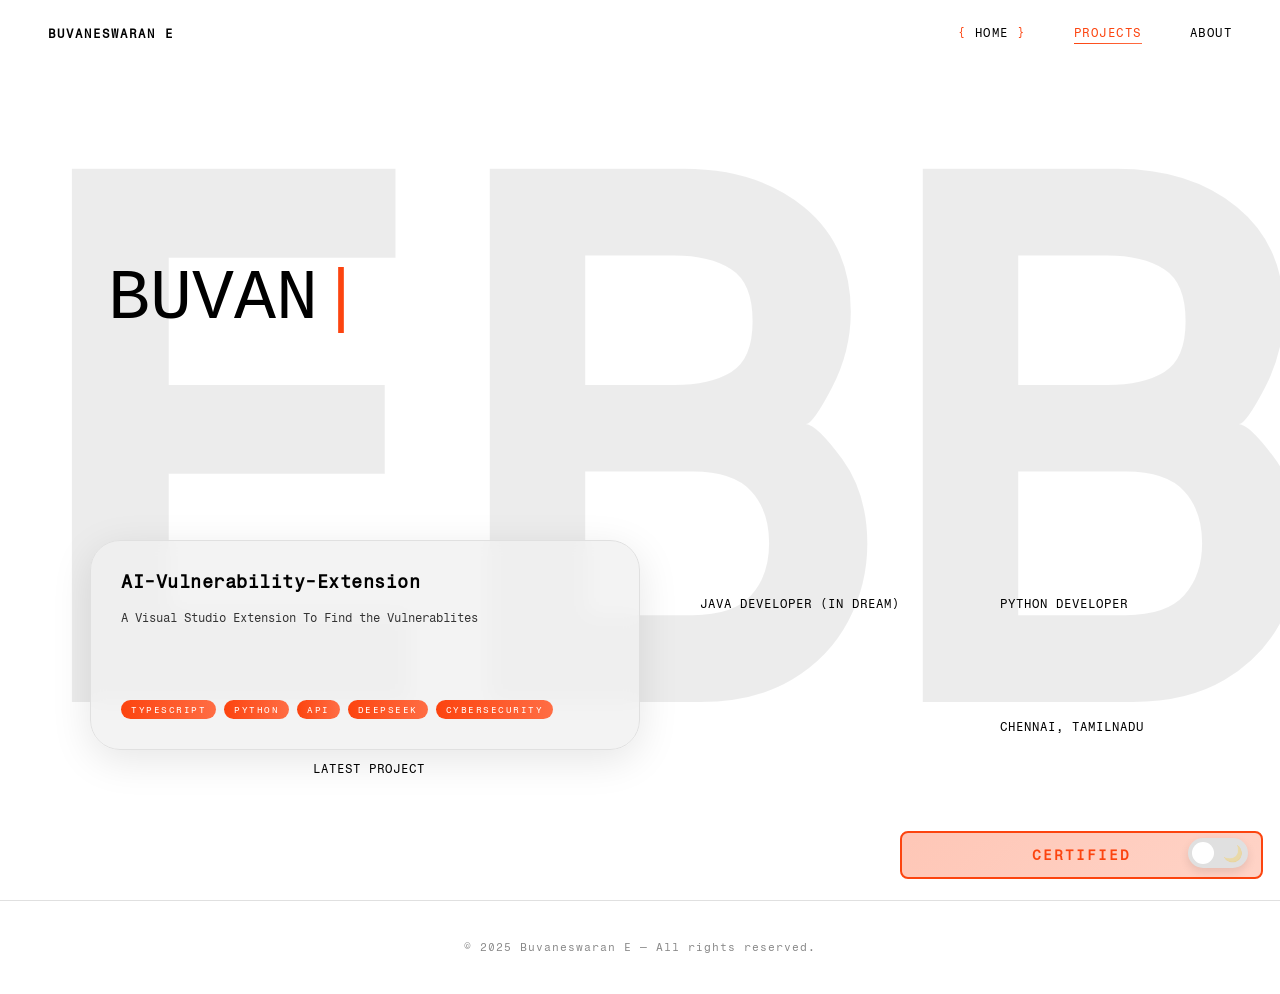
==== index.html @ 3522ecce "v1" ====
<!DOCTYPE html>
<html lang="en">
<head>
    <meta charset="UTF-8">
    <meta name="viewport" content="width=device-width, initial-scale=1.0">
    <title>Buvaneswaran E - Portfolio</title>
    
    <!-- Fragment Mono Font -->
    <link rel="preconnect" href="https://fonts.googleapis.com">
    <link rel="preconnect" href="https://fonts.gstatic.com" crossorigin>
    <link href="https://fonts.googleapis.com/css2?family=Fragment+Mono:ital@0;1&display=swap" rel="stylesheet">
    
    <link rel="stylesheet" href="css/main.css">
</head>
<body>
    <!-- Scroll Progress Bar -->
    <div class="scroll-progress"></div>

    <!-- Dark/Light Mode Toggle - Fixed Position -->
    <div class="theme-toggle-fixed">
        <input type="checkbox" id="theme-switch">
        <label for="theme-switch" class="toggle-label">
            <span class="sun">☀</span>
            <span class="moon">🌙</span>
        </label>
    </div>

    <!-- Navigation -->
    <nav class="navbar">
        <div class="nav-container">
            <a href="index.html" style="text-decoration: none; color: inherit;">
                <div class="logo">BUVANESWARAN E</div>
            </a>
            
            <!-- Hamburger Menu -->
            <div class="hamburger">
                <span></span>
                <span></span>
                <span></span>
            </div>
            
            <ul class="nav-menu">
                <li><a href="#home"class="nav-link"><span class="bracket">{</span> HOME <span class="bracket">}</span></a></li>
                <li><a href="projects/index.html" class="nav-link active">PROJECTS</a></li>
                <li><a href="./aboutpg/index.html" class="nav-link"> ABOUT </a></li>
            </ul>
        </div>
    </nav>

    <!-- Hero Section -->
    <section class="hero" id="home">
        <!-- Large Background Mark -->
        <span class="bg-mark">EBB</span>
        
        <div class="hero-container">
            <!-- Main Title with Typing Effect -->
            <h1 id="hero-title" class="hero-title">BUVANESWARAN E</h1>
            
            <!-- Location -->
            <span class="location"><a href="https://share.google/up9NtTkejB7Ia9LZd" style="text-decoration: none; color: inherit;">CHENNAI, TAMILNADU </a></span>
            
            <!-- Stamp/Badge -->
            <div class="stamp"></div>
            
            <!-- Role Labels -->
            <span class="role-java">JAVA DEVELOPER (IN DREAM)</span>
            <span class="role-python">PYTHON DEVELOPER</span>
            
            <!-- Latest Project Section -->
            <span class="latest-project">LATEST PROJECT</span>
            <div class="project-card"> <a href="https://github.com/BhuvaneshGg/AI-Vulnerability-Extension" style="text-decoration: none; color: inherit;">
                <div class="project-content">
                    <h3 class="project-title">AI-Vulnerability-Extension</h3>
                    <p class="project-description">A Visual Studio Extension To Find the Vulnerablites</p>
                    <div class="project-tags">
                        <span class="tag">TypeScript</span>
                        <span class="tag">Python</span>
                        <span class="tag">API</span>
                        <span class="tag">Deepseek</span>
                        <span class="tag">CyberSecurity</span>
                    </div>
                </div>
            </a></div>
        </div>
    </section>

    <!-- Footer -->
    <footer class="page-footer">
        <p>&copy; 2025 Buvaneswaran E — All rights reserved.</p>
    </footer>

    <script src="main.js"></script>
</body>
</html>
---- css/main.css ----
/* ═══════════════════════════════════════════════════
   RESET & TOKENS
═══════════════════════════════════════════════════ */
*, *::before, *::after {
    margin: 0;
    padding: 0;
    box-sizing: border-box;
}

:root {
    --bg-color:        #ffffff;
    --text-color:      #000000;
    --text-secondary:  #333333;
    --text-muted:      #888888;
    --border-color:    #e0e0e0;
    --bg-text-color:   rgba(0, 0, 0, 0.07);
    --card-bg:         rgba(240, 240, 240, 0.77);
    --shadow-color:    rgba(0, 0, 0, 0.1);
    --navbar-bg:       rgba(255, 255, 255, 0.95);
    --accent-color:    #fc440f;
    --accent-secondary:#ff6d44;
    --nav-h:           68px;
    --font:            'Fragment Mono', 'Courier New', monospace;
}

body.dark-mode {
    --bg-color:       #000000;
    --text-color:     #ffffff;
    --text-secondary: #cccccc;
    --text-muted:     #555555;
    --border-color:   #222222;
    --bg-text-color:  rgba(255, 255, 255, 0.07);
    --card-bg:        rgba(25, 25, 25, 0.77);
    --shadow-color:   rgba(0, 0, 0, 0.5);
    --navbar-bg:      rgba(0, 0, 0, 0.95);
}

html, body { height: 100%; margin: 0; }

body {
    font-family: var(--font);
    font-size: 14px;
    background-color: var(--bg-color);
    color: var(--text-color);
    overflow-x: hidden;
    position: relative;
    transition: background-color 0.4s ease, color 0.4s ease;
    -webkit-font-smoothing: antialiased;
}

/* ═══════════════════════════════════════════════════
   SCROLL PROGRESS BAR
═══════════════════════════════════════════════════ */
.scroll-progress {
    position: fixed;
    top: 0; left: 0;
    width: 0%;
    height: 3px;
    background: linear-gradient(90deg, var(--accent-color), var(--accent-secondary));
    z-index: 9999;
    transition: width 0.1s ease;
}

/* ═══════════════════════════════════════════════════
   THEME TOGGLE — fixed bottom-right
═══════════════════════════════════════════════════ */
.theme-toggle-fixed {
    position: fixed;
    bottom: 2rem;
    right: 2rem;
    z-index: 9998;
}

#theme-switch { display: none; }

.toggle-label {
    display: flex;
    align-items: center;
    justify-content: space-between;
    width: 60px;
    height: 30px;
    background-color: var(--border-color);
    border-radius: 30px;
    position: relative;
    cursor: pointer;
    padding: 5px;
    box-shadow: 0 4px 10px var(--shadow-color);
    transition: background-color 0.4s ease;
}

.toggle-label .sun,
.toggle-label .moon {
    font-size: 16px;
    transition: opacity 0.4s ease;
}

.toggle-label .sun  { opacity: 1; }
.toggle-label .moon { opacity: 0.3; }

body.dark-mode .toggle-label .sun  { opacity: 0.3; }
body.dark-mode .toggle-label .moon { opacity: 1; }

.toggle-label::after {
    content: '';
    position: absolute;
    width: 22px; height: 22px;
    background-color: #fff;
    border-radius: 50%;
    top: 4px; left: 4px;
    transition: transform 0.4s cubic-bezier(0.4, 0, 0.2, 1);
}

#theme-switch:checked + .toggle-label::after {
    transform: translateX(30px);
    background-color: #000;
}

/* ═══════════════════════════════════════════════════
   NAVBAR  — matches projects page style
═══════════════════════════════════════════════════ */
.navbar {
    position: fixed;
    top: 0; width: 100%;
    height: var(--nav-h);
    background-color: var(--navbar-bg);
    backdrop-filter: blur(14px);
    -webkit-backdrop-filter: blur(14px);
    z-index: 1000;
    border-bottom: none;
    transition: all 0.4s ease;
}

.navbar.scrolled {
    box-shadow: 0 2px 20px var(--shadow-color);
}

.nav-container {
    max-width: 1400px;
    height: 100%;
    margin: 0 auto;
    padding: 0 3rem;
    display: flex;
    justify-content: space-between;
    align-items: center;
}

/* Logo */
.logo {
    font-family: var(--font);
    font-size: 12px;
    font-weight: 700;
    letter-spacing: 2px;
    text-transform: uppercase;
    color: var(--text-color);
    transition: opacity 0.2s;
    white-space: nowrap;
}
.logo:hover { opacity: 0.55; }

/* Nav links list */
.nav-menu {
    display: flex;
    list-style: none;
    gap: 3rem;              /* same generous spacing as projects page */
    align-items: center;
}

/* Individual link */
.nav-link {
    font-family: var(--font);
    color: var(--text-color);
    text-decoration: none;
    font-size: 12px;
    letter-spacing: 1.5px;
    text-transform: uppercase;
    position: relative;
    display: inline-block;
    padding-bottom: 4px;
    transition: color 0.3s ease, letter-spacing 0.3s ease;
}

/* Slide-in underline */
.nav-link::before {
    content: '';
    position: absolute;
    bottom: 0; left: 0;
    width: 0; height: 1px;
    background: linear-gradient(90deg, var(--accent-color), var(--accent-secondary));
    transition: width 0.35s cubic-bezier(0.4, 0, 0.2, 1);
}

.nav-link:hover::before { width: 100%; }

.nav-link:hover {
    background: linear-gradient(90deg, var(--accent-color), var(--accent-secondary));
    -webkit-background-clip: text;
    -webkit-text-fill-color: transparent;
    background-clip: text;
}

/* Active link */
.nav-link.active {
    color: var(--accent-color);
}
.nav-link.active::before { width: 100%; }

/* Accent bracket colour */
.bracket { color: var(--accent-color); }

/* ── Hamburger (hidden on desktop) ── */
.hamburger {
    display: none;
    flex-direction: column;
    justify-content: space-between;
    width: 24px; height: 16px;
    cursor: pointer;
    z-index: 1010;
    background: none;
    border: none;
    padding: 0;
}

.hamburger span {
    display: block;
    width: 100%; height: 1.5px;
    background-color: var(--text-color);
    border-radius: 2px;
    transition: transform 0.3s ease, opacity 0.3s ease;
}

.hamburger.active span:nth-child(1) { transform: translateY(7.25px) rotate(45deg); }
.hamburger.active span:nth-child(2) { opacity: 0; }
.hamburger.active span:nth-child(3) { transform: translateY(-7.25px) rotate(-45deg); }

/* ═══════════════════════════════════════════════════
   HERO — desktop (absolute layout kept intact)
═══════════════════════════════════════════════════ */
.hero {
    position: relative;
    width: 100%;
    min-height: 100vh;
    background-color: var(--bg-color);
    overflow: hidden;
    padding-top: 120px;
}

.hero-container {
    position: relative;
    width: 100%;
    height: 100%;
    max-width: 1280px;
    margin: 0 auto;
    padding: 40px 3rem;
}

/* Background watermark */
.bg-mark {
    --bg-size: clamp(400px, 80vh, 800px);
    position: absolute;
    left: 50%; top: 50%;
    transform: translate(-50%, -50%);
    color: var(--text-color);
    font-weight: 700;
    font-size: var(--bg-size);
    line-height: calc(var(--bg-size) - 12px);
    letter-spacing: -12px;
    white-space: nowrap;
    opacity: 0.07;
    pointer-events: none;
    text-align: center;
    z-index: 1;
    animation: float 10s ease-in-out infinite alternate;
    transition: color 0.4s ease;
}

@keyframes float {
    from { transform: translate(-50%, -50%) scale(1); }
    to   { transform: translate(-50%, -52%) scale(1.02); }
}

/* Hero title / typing */
.hero-title {
    position: relative;
    top: 100px;
    left: 87px;
    color: var(--text-color);
    font-size: 80px;
    font-weight: 400;
    letter-spacing: 0px;
    opacity: 1;
    text-align: left;
    z-index: 20;
    animation: fadeInUp 1s ease forwards 0.5s;
    transition: color 0.4s cubic-bezier(0.4, 0, 0.2, 1);
    min-height: 100px;
    font-family: 'Courier New', monospace;
}

/* Blinking cursor */
.hero-title::after {
    content: '|';
    animation: blink 1s infinite;
    margin-left: 2px;
    color: var(--accent-color);
}

@keyframes blink {
    0%, 50%  { opacity: 1; }
    51%, 100%{ opacity: 0; }
}

@keyframes fadeInUp {
    from { opacity: 0; transform: translateY(30px); }
    to   { opacity: 1; transform: translateY(0); }
}

/* Role labels */
.role-java {
    position: absolute;
    top: 477px; left: 814px;
    color: var(--text-color);
    font-size: 12px; letter-spacing: 1px;
    opacity: 0; z-index: 20;
    animation: fadeInUp 1s ease forwards 1s;
    transition: color 0.4s ease;
}

.role-python {
    position: absolute;
    top: 477px; left: 1144px;
    color: var(--text-color);
    font-size: 12px; letter-spacing: 1px;
    opacity: 0; z-index: 20;
    animation: fadeInUp 1s ease forwards 1.2s;
    transition: color 0.4s ease;
}

/* Location */
.location {
    position: absolute;
    top: 600px; left: 1144px;
    color: var(--text-color);
    font-size: 12px; letter-spacing: 1px;
    opacity: 0; z-index: 20;
    animation: fadeInUp 1s ease forwards 1.6s;
    transition: color 0.4s ease;
}

/* Certified stamp */
.stamp {
    position: absolute;
    top: 711px; left: 1005px;
    width: 363px; height: 48px;
    background: linear-gradient(135deg,
        rgba(252, 68, 15, 0.3),
        rgba(255, 109, 68, 0.3));
    border: 2px solid var(--accent-color);
    border-radius: 8px;
    opacity: 0; z-index: 20;
    animation: fadeInUp 1s ease forwards 1.4s;
    display: flex;
    align-items: center;
    justify-content: center;
}

.stamp::after {
    content: 'CERTIFIED';
    color: var(--accent-color);
    font-size: 14px;
    letter-spacing: 2px;
    font-weight: bold;
}

/* Latest project label */
.latest-project {
    position: absolute;
    top: 642px; left: 313px;
    color: var(--text-color);
    font-size: 12px; letter-spacing: 1px;
    opacity: 0; z-index: 20;
    animation: fadeInUp 1s ease forwards 1.8s;
    transition: color 0.4s ease;
}

/* Project card */
.project-card {
    position: absolute;
    top: 420px; left: 90px;
    width: 550px; height: 210px;
    background: var(--card-bg);
    backdrop-filter: blur(10px);
    -webkit-backdrop-filter: blur(10px);
    border-radius: 30px;
    overflow: hidden;
    opacity: 0; z-index: 20;
    animation: fadeInUp 1s ease forwards 2s;
    transition: all 0.4s ease;
    box-shadow: 0 10px 40px var(--shadow-color);
    border: 1px solid var(--border-color);
}

.project-card:hover {
    transform: translateY(-5px);
    box-shadow: 0 15px 50px rgba(252, 68, 15, 0.2);
}

.project-content {
    padding: 30px;
    height: 100%;
    display: flex;
    flex-direction: column;
    gap: 15px;
}

.project-title {
    color: var(--text-color);
    font-family: var(--font);
    font-size: 18px;
    font-weight: 700;
    letter-spacing: 0.5px;
    margin: 0;
    transition: color 0.4s ease;
}

.project-description {
    color: var(--text-secondary);
    font-family: var(--font);
    font-size: 12px;
    line-height: 1.8;
    flex: 1;
    transition: color 0.4s ease;
}

.project-tags {
    display: flex;
    gap: 8px;
    flex-wrap: wrap;
}

.tag {
    padding: 4px 10px;
    background: linear-gradient(90deg, var(--accent-color), var(--accent-secondary));
    color: #fff;
    font-family: var(--font);
    font-size: 9px;
    letter-spacing: 1.5px;
    text-transform: uppercase;
    border-radius: 20px;
}

/* ── Title transition states (typing JS) ── */
#hero-title {
    transition: opacity 0.5s ease, transform 0.5s ease;
    opacity: 1;
    transform: translateY(0);
    will-change: opacity, transform;
}

#hero-title.hero-fade-out {
    opacity: 0;
    transform: translateY(8px);
}

/* ═══════════════════════════════════════════════════
   FOOTER
═══════════════════════════════════════════════════ */
.page-footer {
    position: relative;
    z-index: 1;
    text-align: center;
    padding: 2.5rem;
    font-size: 11px;
    letter-spacing: 1px;
    color: var(--text-muted);
    border-top: 1px solid var(--border-color);
    background-color: var(--bg-color);
    transition: background-color 0.4s ease, color 0.4s ease, border-color 0.4s ease;
}

/* ═══════════════════════════════════════════════════
   RESPONSIVE — 1400px
═══════════════════════════════════════════════════ */
@media (max-width: 1400px) {
    .hero-title { left: 60px; font-size: 70px; }
    .role-java  { left: 700px; }
    .role-python{ left: 1000px; }
    .stamp      { left: 900px; }
    .location   { left: 1000px; }
}

/* ═══════════════════════════════════════════════════
   RESPONSIVE — 1200px
═══════════════════════════════════════════════════ */
@media (max-width: 1200px) {
    .bg-mark { --bg-size: clamp(300px, 60vh, 600px); }

    .hero-title {
        font-size: clamp(50px, 8vw, 70px);
        left: 40px; top: 60px;
    }

    .role-java, .role-python {
        position: relative;
        top: auto; left: auto;
        display: block;
        margin: 6px 40px;
    }

    .latest-project { left: 40px; top: 640px; }
    .stamp  { left: auto; right: 40px; top: 640px; width: 250px; }
    .location { left: auto; right: 40px; top: 710px; }
    .project-card { left: 40px; width: calc(100% - 80px); max-width: 550px; top: 380px; }
}

/* ═══════════════════════════════════════════════════
   RESPONSIVE — 900px
═══════════════════════════════════════════════════ */
@media (max-width: 900px) {
    .nav-link { font-size: 12px; }
    .bg-mark  { --bg-size: clamp(180px, 46vw, 420px); top: 45%; }
    .hero-title { font-size: clamp(36px, 9vw, 60px); }
}

/* ═══════════════════════════════════════════════════
   RESPONSIVE — MOBILE ≤ 768px
   Hero switches from absolute layout → flex column flow
═══════════════════════════════════════════════════ */
@media (max-width: 768px) {

    /* ── Navbar ── */
    .nav-container { padding: 0 1.4rem; }

    /* Show hamburger */
    .hamburger { display: flex; }

    /* Slide-in drawer from right (matches projects page) */
    .nav-menu {
        position: fixed;
        top: 0; right: 0;
        width: min(280px, 78vw);
        height: 100dvh;
        flex-direction: column;
        justify-content: center;
        align-items: flex-start;
        gap: 2rem;
        padding: 2rem 2.5rem;
        background: var(--navbar-bg);
        border-left: 1px solid var(--border-color);
        backdrop-filter: blur(14px);
        -webkit-backdrop-filter: blur(14px);
        transform: translateX(100%);
        transition: transform 0.35s cubic-bezier(0.22, 1, 0.36, 1);
        z-index: 1005;
        box-shadow: -4px 0 30px var(--shadow-color);
    }

    .nav-menu.active { transform: translateX(0); }

    .nav-menu li { padding: 0; width: 100%; }
    .nav-link    { font-size: 13px; letter-spacing: 2px; }

    /* ── Hero: switch to normal flow ── */
    .hero {
        padding-top: var(--nav-h);
        min-height: 100dvh;
        overflow: visible;
    }

    .hero-container {
        display: flex;
        flex-direction: column;
        gap: 0;
        padding: 2rem 1.4rem 3rem;
        position: relative;      /* keep bg-mark anchor */
    }

    /* Watermark */
    .bg-mark {
        --bg-size: clamp(140px, 42vw, 280px);
        position: absolute;
        top: 50%; left: 50%;
        transform: translate(-50%, -50%);
        z-index: 1;
        animation: float 10s ease-in-out infinite alternate;
    }

    /* Typing title */
    .hero-title {
        position: relative;
        top: auto; left: auto;
        font-size: clamp(28px, 8vw, 48px);
        margin-top: 1.5rem;
        min-height: 50px;
        z-index: 20;
        order: 1;
    }

    /* Location — shows first after title */
    .location {
        position: relative;
        top: auto; left: auto; right: auto;
        font-size: 12px;
        margin-top: 1.5rem;
        margin-bottom: 0.5rem;
        order: 2;
        z-index: 20;
    }

    /* Stamp (certified) — shows after location, full width */
    .stamp {
        position: relative;
        top: auto; left: auto; right: auto;
        width: 100%;
        max-width: 100%;
        height: 42px;
        margin-top: 0.75rem;
        margin-bottom: 1.5rem;
        order: 3;
        z-index: 20;
    }

    /* Role labels — after certified badge */
    .role-java,
    .role-python {
        position: relative;
        top: auto; left: auto;
        display: block;
        font-size: 12px;
        letter-spacing: 1px;
        margin-top: 0.75rem;
        order: 4;
        z-index: 20;
    }

    /* Latest project label — before card */
    .latest-project {
        position: relative;
        top: auto; left: auto;
        font-size: 12px;
        letter-spacing: 2px;
        margin-top: 2rem;
        margin-bottom: 0.75rem;
        order: 5;
        z-index: 20;
    }

    /* Project card */
    .project-card {
        position: relative;
        top: auto; left: auto;
        width: 100%;
        height: auto;
        min-height: auto;
        order: 6;
        z-index: 20;
        margin-top: 0;
    }

    /* Theme toggle */
    .theme-toggle-fixed { bottom: 1.4rem; right: 1.4rem; }
}

/* ═══════════════════════════════════════════════════
   RESPONSIVE — SMALL MOBILE ≤ 480px
═══════════════════════════════════════════════════ */
@media (max-width: 480px) {
    .logo { font-size: 10px; letter-spacing: 1.5px; }

    .hero-container { padding: 1.5rem 1.2rem 2.5rem; }

    .hero-title {
        font-size: clamp(24px, 7vw, 36px);
        min-height: 40px;
    }

    .role-java,
    .role-python,
    .latest-project,
    .location {
        font-size: 11px;
    }

    .project-content { padding: 20px; gap: 12px; }
    .project-title   { font-size: 15px; }

    .stamp { width: 100%; max-width: 100%; height: 38px; margin-bottom: 1.5rem; }
    .stamp::after { font-size: 11px; }

    .bg-mark { --bg-size: clamp(100px, 35vw, 180px); }

    .theme-toggle-fixed { bottom: 1rem; right: 1rem; }
}
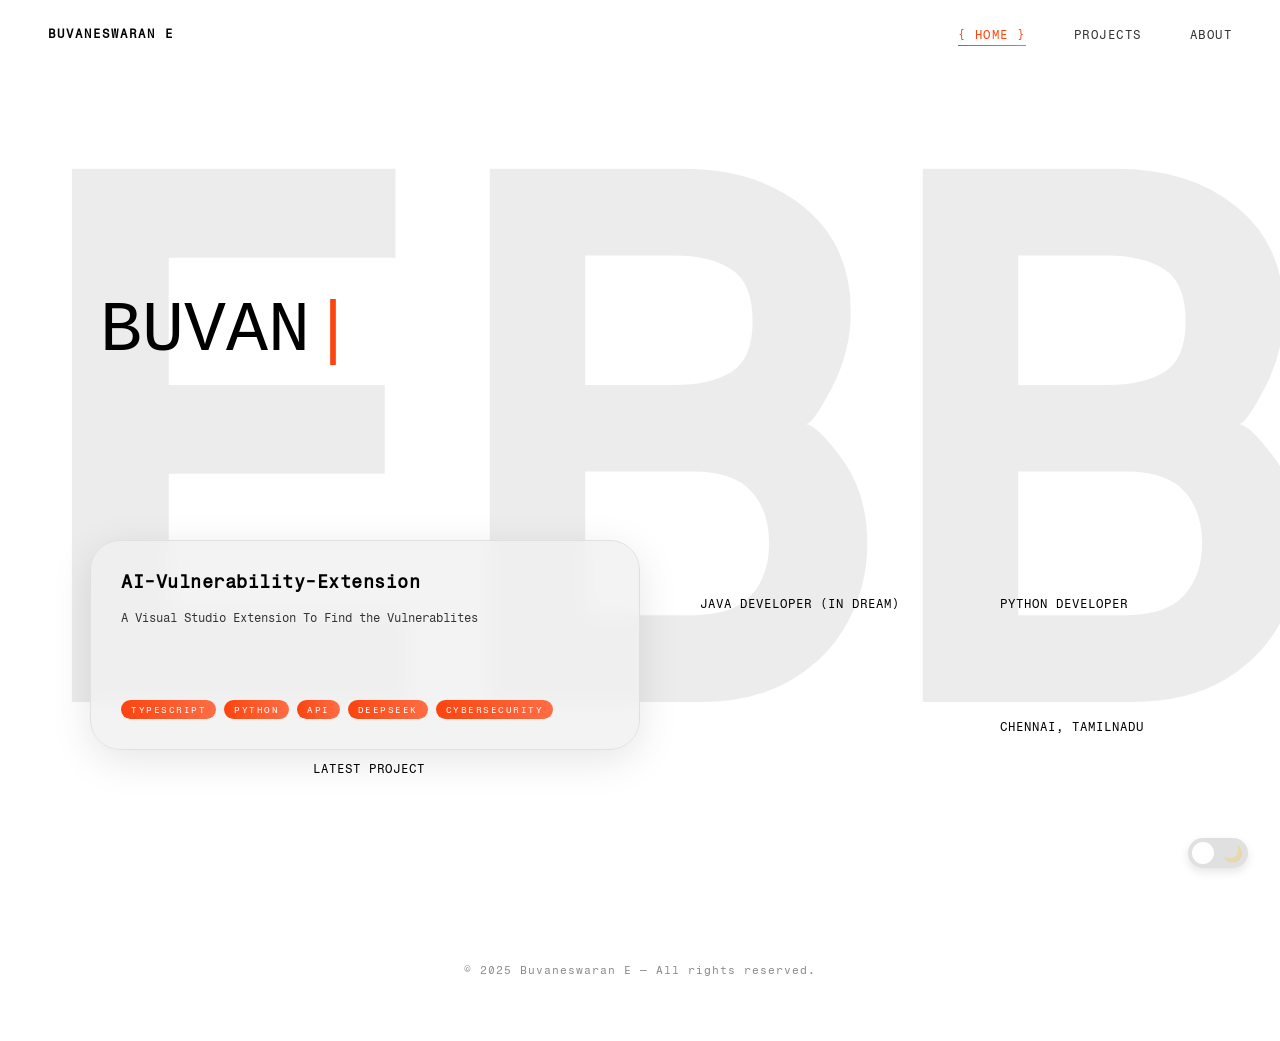
==== commit b8ba64e3: "Working of project section" ====
--- a/index.html
+++ b/index.html
@@ -27,25 +27,24 @@
 
     <!-- Navigation -->
     <nav class="navbar">
-        <div class="nav-container">
-            <a href="index.html" style="text-decoration: none; color: inherit;">
-                <div class="logo">BUVANESWARAN E</div>
-            </a>
-            
-            <!-- Hamburger Menu -->
-            <div class="hamburger">
-                <span></span>
-                <span></span>
-                <span></span>
-            </div>
-            
-            <ul class="nav-menu">
-                <li><a href="#home"class="nav-link"><span class="bracket">{</span> HOME <span class="bracket">}</span></a></li>
-                <li><a href="projects/index.html" class="nav-link active">PROJECTS</a></li>
-                <li><a href="./aboutpg/index.html" class="nav-link"> ABOUT </a></li>
-            </ul>
-        </div>
+        <a href="index.html" class="logo">BUVANESWARAN E</a>
+        
+        <!-- Hamburger Menu -->
+        <button class="hamburger" aria-label="Open menu" aria-expanded="false">
+            <span></span>
+            <span></span>
+            <span></span>
+        </button>
+        
+        <ul class="nav-menu">
+            <li><a href="#home" class="nav-link active">{ HOME }</a></li>
+            <li><a href="projects/index.html" class="nav-link">PROJECTS</a></li>
+            <li><a href="./aboutpg/index.html" class="nav-link">ABOUT</a></li>
+        </ul>
     </nav>
+
+    <!-- Mobile drawer overlay -->
+    <div class="nav-overlay"></div>
 
     <!-- Hero Section -->
     <section class="hero" id="home">
@@ -58,9 +57,6 @@
             
             <!-- Location -->
             <span class="location"><a href="https://share.google/up9NtTkejB7Ia9LZd" style="text-decoration: none; color: inherit;">CHENNAI, TAMILNADU </a></span>
-            
-            <!-- Stamp/Badge -->
-            <div class="stamp"></div>
             
             <!-- Role Labels -->
             <span class="role-java">JAVA DEVELOPER (IN DREAM)</span>
--- a/css/main.css
+++ b/css/main.css
@@ -119,118 +119,110 @@
    NAVBAR  — matches projects page style
 ═══════════════════════════════════════════════════ */
 .navbar {
-    position: fixed;
-    top: 0; width: 100%;
-    height: var(--nav-h);
-    background-color: var(--navbar-bg);
-    backdrop-filter: blur(14px);
-    -webkit-backdrop-filter: blur(14px);
-    z-index: 1000;
-    border-bottom: none;
-    transition: all 0.4s ease;
-}
-
-.navbar.scrolled {
-    box-shadow: 0 2px 20px var(--shadow-color);
-}
-
-.nav-container {
-    max-width: 1400px;
-    height: 100%;
-    margin: 0 auto;
-    padding: 0 3rem;
-    display: flex;
-    justify-content: space-between;
-    align-items: center;
+  position: fixed;
+  inset: 0 0 auto 0;
+  z-index: 1000;
+  height: var(--nav-h);
+  display: flex;
+  align-items: center;
+  justify-content: space-between;
+  padding: 0 3rem;
+  background: var(--navbar-bg);
+  backdrop-filter: blur(14px);
+  -webkit-backdrop-filter: blur(14px);
+  border-bottom: none;
 }
 
 /* Logo */
 .logo {
-    font-family: var(--font);
-    font-size: 12px;
-    font-weight: 700;
-    letter-spacing: 2px;
-    text-transform: uppercase;
-    color: var(--text-color);
-    transition: opacity 0.2s;
-    white-space: nowrap;
+  font-size: 12px;
+  font-weight: 700;
+  letter-spacing: 2px;
+  text-transform: uppercase;
+  text-decoration: none;
+  color: var(--text-color);
+  white-space: nowrap;
+  transition: opacity 0.2s;
 }
 .logo:hover { opacity: 0.55; }
 
-/* Nav links list */
+/* Link list */
 .nav-menu {
-    display: flex;
-    list-style: none;
-    gap: 3rem;              /* same generous spacing as projects page */
-    align-items: center;
-}
-
-/* Individual link */
+  list-style: none;
+  display: flex;
+  align-items: center;
+  gap: 3rem;            /* generous spacing matching screenshot */
+}
+
 .nav-link {
-    font-family: var(--font);
-    color: var(--text-color);
-    text-decoration: none;
-    font-size: 12px;
-    letter-spacing: 1.5px;
-    text-transform: uppercase;
-    position: relative;
-    display: inline-block;
-    padding-bottom: 4px;
-    transition: color 0.3s ease, letter-spacing 0.3s ease;
-}
-
-/* Slide-in underline */
-.nav-link::before {
-    content: '';
-    position: absolute;
-    bottom: 0; left: 0;
-    width: 0; height: 1px;
-    background: linear-gradient(90deg, var(--accent-color), var(--accent-secondary));
-    transition: width 0.35s cubic-bezier(0.4, 0, 0.2, 1);
-}
-
-.nav-link:hover::before { width: 100%; }
-
+  font-family: var(--font);
+  font-size: 12px;
+  letter-spacing: 1.5px;
+  text-transform: uppercase;
+  text-decoration: none;
+  color: var(--text-secondary);
+  position: relative;
+  padding-bottom: 4px;
+  transition: color 0.25s;
+}
+
+/* slide-in underline */
+.nav-link::after {
+  content: '';
+  position: absolute;
+  bottom: 0; left: 0;
+  width: 0; height: 1px;
+  background: linear-gradient(90deg, var(--accent-color), var(--accent-secondary));
+  transition: width 0.3s ease;
+}
+.nav-link:hover::after { width: 100%; }
 .nav-link:hover {
-    background: linear-gradient(90deg, var(--accent-color), var(--accent-secondary));
-    -webkit-background-clip: text;
-    -webkit-text-fill-color: transparent;
-    background-clip: text;
-}
-
-/* Active link */
+  color: var(--text-color);
+}
+
+/* Active page — accent color, always underlined */
 .nav-link.active {
-    color: var(--accent-color);
-}
-.nav-link.active::before { width: 100%; }
-
-/* Accent bracket colour */
-.bracket { color: var(--accent-color); }
+  color: var(--accent-color);
+}
+.nav-link.active::after { width: 100%; }
 
 /* ── Hamburger (hidden on desktop) ── */
 .hamburger {
-    display: none;
-    flex-direction: column;
-    justify-content: space-between;
-    width: 24px; height: 16px;
-    cursor: pointer;
-    z-index: 1010;
-    background: none;
-    border: none;
-    padding: 0;
-}
-
+  display: none;
+  flex-direction: column;
+  justify-content: space-between;
+  width: 24px;
+  height: 16px;
+  background: none;
+  border: none;
+  cursor: pointer;
+  padding: 0;
+  z-index: 1010;
+}
 .hamburger span {
-    display: block;
-    width: 100%; height: 1.5px;
-    background-color: var(--text-color);
-    border-radius: 2px;
-    transition: transform 0.3s ease, opacity 0.3s ease;
-}
-
+  display: block;
+  width: 100%;
+  height: 1.5px;
+  background: var(--text-color);
+  border-radius: 2px;
+  transition: transform 0.3s ease, opacity 0.3s ease;
+}
+/* X state */
 .hamburger.active span:nth-child(1) { transform: translateY(7.25px) rotate(45deg); }
 .hamburger.active span:nth-child(2) { opacity: 0; }
 .hamburger.active span:nth-child(3) { transform: translateY(-7.25px) rotate(-45deg); }
+
+/* Overlay behind mobile menu */
+.nav-overlay {
+  display: none;
+  position: fixed;
+  inset: 0;
+  background: rgba(0,0,0,0.7);
+  z-index: 995;
+  opacity: 0;
+  transition: opacity 0.3s;
+}
+.nav-overlay.visible { opacity: 1; }
 
 /* ═══════════════════════════════════════════════════
    HERO — desktop (absolute layout kept intact)
@@ -250,7 +242,7 @@
     height: 100%;
     max-width: 1280px;
     margin: 0 auto;
-    padding: 40px 3rem;
+    padding: 4.5rem 2.5rem 7rem;
 }
 
 /* Background watermark */
@@ -338,37 +330,13 @@
 /* Location */
 .location {
     position: absolute;
-    top: 600px; left: 1144px;
+    top: 600px; left: 814px;
     color: var(--text-color);
     font-size: 12px; letter-spacing: 1px;
     opacity: 0; z-index: 20;
     animation: fadeInUp 1s ease forwards 1.6s;
     transition: color 0.4s ease;
-}
-
-/* Certified stamp */
-.stamp {
-    position: absolute;
-    top: 711px; left: 1005px;
-    width: 363px; height: 48px;
-    background: linear-gradient(135deg,
-        rgba(252, 68, 15, 0.3),
-        rgba(255, 109, 68, 0.3));
-    border: 2px solid var(--accent-color);
-    border-radius: 8px;
-    opacity: 0; z-index: 20;
-    animation: fadeInUp 1s ease forwards 1.4s;
-    display: flex;
-    align-items: center;
-    justify-content: center;
-}
-
-.stamp::after {
-    content: 'CERTIFIED';
-    color: var(--accent-color);
-    font-size: 14px;
-    letter-spacing: 2px;
-    font-weight: bold;
+    white-space: nowrap;
 }
 
 /* Latest project label */
@@ -468,13 +436,13 @@
     position: relative;
     z-index: 1;
     text-align: center;
-    padding: 2.5rem;
+    padding: 4rem 2.5rem;
     font-size: 11px;
     letter-spacing: 1px;
     color: var(--text-muted);
-    border-top: 1px solid var(--border-color);
+    border-top: none;
     background-color: var(--bg-color);
-    transition: background-color 0.4s ease, color 0.4s ease, border-color 0.4s ease;
+    transition: background-color 0.4s ease, color 0.4s ease;
 }
 
 /* ═══════════════════════════════════════════════════
@@ -528,7 +496,7 @@
 @media (max-width: 768px) {
 
     /* ── Navbar ── */
-    .nav-container { padding: 0 1.4rem; }
+    .navbar { padding: 0 1.4rem; }
 
     /* Show hamburger */
     .hamburger { display: flex; }
@@ -545,7 +513,7 @@
         gap: 2rem;
         padding: 2rem 2.5rem;
         background: var(--navbar-bg);
-        border-left: 1px solid var(--border-color);
+        border-left: 1px solid rgba(255,255,255,0.05);
         backdrop-filter: blur(14px);
         -webkit-backdrop-filter: blur(14px);
         transform: translateX(100%);
@@ -559,6 +527,9 @@
     .nav-menu li { padding: 0; width: 100%; }
     .nav-link    { font-size: 13px; letter-spacing: 2px; }
 
+    /* Show overlay */
+    .nav-overlay { display: block; }
+
     /* ── Hero: switch to normal flow ── */
     .hero {
         padding-top: var(--nav-h);
@@ -569,9 +540,11 @@
     .hero-container {
         display: flex;
         flex-direction: column;
-        gap: 0;
-        padding: 2rem 1.4rem 3rem;
+        gap: 2.5rem;
+        padding: 3rem 1rem 5rem;
         position: relative;      /* keep bg-mark anchor */
+        align-items: center;
+        text-align: center;
     }
 
     /* Watermark */
@@ -589,20 +562,19 @@
         position: relative;
         top: auto; left: auto;
         font-size: clamp(28px, 8vw, 48px);
-        margin-top: 1.5rem;
+        margin: 0;
         min-height: 50px;
         z-index: 20;
         order: 1;
     }
 
-    /* Location — shows first after title */
+    /* Location — shows near footer */
     .location {
         position: relative;
         top: auto; left: auto; right: auto;
         font-size: 12px;
-        margin-top: 1.5rem;
-        margin-bottom: 0.5rem;
-        order: 2;
+        margin: 0;
+        order: 7;
         z-index: 20;
     }
 
@@ -613,8 +585,7 @@
         width: 100%;
         max-width: 100%;
         height: 42px;
-        margin-top: 0.75rem;
-        margin-bottom: 1.5rem;
+        margin: 0;
         order: 3;
         z-index: 20;
     }
@@ -627,7 +598,7 @@
         display: block;
         font-size: 12px;
         letter-spacing: 1px;
-        margin-top: 0.75rem;
+        margin: 0;
         order: 4;
         z-index: 20;
     }
@@ -638,8 +609,7 @@
         top: auto; left: auto;
         font-size: 12px;
         letter-spacing: 2px;
-        margin-top: 2rem;
-        margin-bottom: 0.75rem;
+        margin: 0;
         order: 5;
         z-index: 20;
     }
@@ -653,11 +623,14 @@
         min-height: auto;
         order: 6;
         z-index: 20;
-        margin-top: 0;
+        margin: 0;
     }
 
     /* Theme toggle */
     .theme-toggle-fixed { bottom: 1.4rem; right: 1.4rem; }
+
+    /* Footer mobile */
+    .page-footer { padding: 3rem 1.4rem; font-size: 10px; }
 }
 
 /* ═══════════════════════════════════════════════════
@@ -689,4 +662,7 @@
     .bg-mark { --bg-size: clamp(100px, 35vw, 180px); }
 
     .theme-toggle-fixed { bottom: 1rem; right: 1rem; }
-}
+
+    /* Footer mobile small */
+    .page-footer { padding: 2rem 1.2rem; font-size: 9px; }
+}
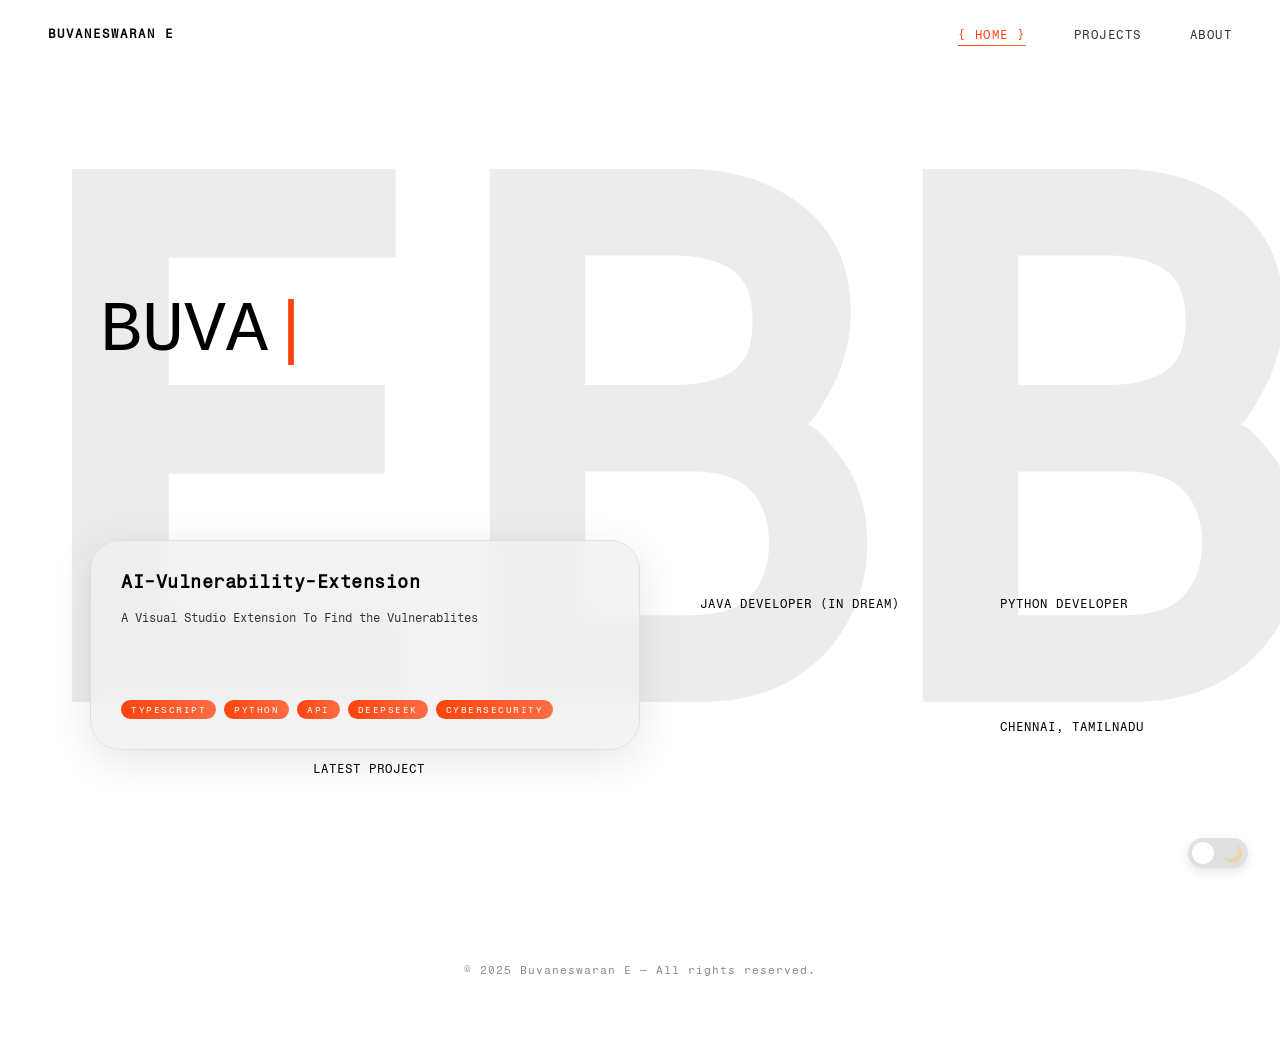
==== commit 3728a8fc: "added project pg" ====
--- a/index.html
+++ b/index.html
@@ -10,7 +10,7 @@
     <link rel="preconnect" href="https://fonts.gstatic.com" crossorigin>
     <link href="https://fonts.googleapis.com/css2?family=Fragment+Mono:ital@0;1&display=swap" rel="stylesheet">
     
-    <link rel="stylesheet" href="css/main.css">
+    <link rel="stylesheet" href="main.css">
 </head>
 <body>
     <!-- Scroll Progress Bar -->
--- a/main.css
+++ b/main.css
@@ -0,0 +1,668 @@
+/* ═══════════════════════════════════════════════════
+   RESET & TOKENS
+═══════════════════════════════════════════════════ */
+*, *::before, *::after {
+    margin: 0;
+    padding: 0;
+    box-sizing: border-box;
+}
+
+:root {
+    --bg-color:        #ffffff;
+    --text-color:      #000000;
+    --text-secondary:  #333333;
+    --text-muted:      #888888;
+    --border-color:    #e0e0e0;
+    --bg-text-color:   rgba(0, 0, 0, 0.07);
+    --card-bg:         rgba(240, 240, 240, 0.77);
+    --shadow-color:    rgba(0, 0, 0, 0.1);
+    --navbar-bg:       rgba(255, 255, 255, 0.95);
+    --accent-color:    #fc440f;
+    --accent-secondary:#ff6d44;
+    --nav-h:           68px;
+    --font:            'Fragment Mono', 'Courier New', monospace;
+}
+
+body.dark-mode {
+    --bg-color:       #000000;
+    --text-color:     #ffffff;
+    --text-secondary: #cccccc;
+    --text-muted:     #555555;
+    --border-color:   #222222;
+    --bg-text-color:  rgba(255, 255, 255, 0.07);
+    --card-bg:        rgba(25, 25, 25, 0.77);
+    --shadow-color:   rgba(0, 0, 0, 0.5);
+    --navbar-bg:      rgba(0, 0, 0, 0.95);
+}
+
+html, body { height: 100%; margin: 0; }
+
+body {
+    font-family: var(--font);
+    font-size: 14px;
+    background-color: var(--bg-color);
+    color: var(--text-color);
+    overflow-x: hidden;
+    position: relative;
+    transition: background-color 0.4s ease, color 0.4s ease;
+    -webkit-font-smoothing: antialiased;
+}
+
+/* ═══════════════════════════════════════════════════
+   SCROLL PROGRESS BAR
+═══════════════════════════════════════════════════ */
+.scroll-progress {
+    position: fixed;
+    top: 0; left: 0;
+    width: 0%;
+    height: 3px;
+    background: linear-gradient(90deg, var(--accent-color), var(--accent-secondary));
+    z-index: 9999;
+    transition: width 0.1s ease;
+}
+
+/* ═══════════════════════════════════════════════════
+   THEME TOGGLE — fixed bottom-right
+═══════════════════════════════════════════════════ */
+.theme-toggle-fixed {
+    position: fixed;
+    bottom: 2rem;
+    right: 2rem;
+    z-index: 9998;
+}
+
+#theme-switch { display: none; }
+
+.toggle-label {
+    display: flex;
+    align-items: center;
+    justify-content: space-between;
+    width: 60px;
+    height: 30px;
+    background-color: var(--border-color);
+    border-radius: 30px;
+    position: relative;
+    cursor: pointer;
+    padding: 5px;
+    box-shadow: 0 4px 10px var(--shadow-color);
+    transition: background-color 0.4s ease;
+}
+
+.toggle-label .sun,
+.toggle-label .moon {
+    font-size: 16px;
+    transition: opacity 0.4s ease;
+}
+
+.toggle-label .sun  { opacity: 1; }
+.toggle-label .moon { opacity: 0.3; }
+
+body.dark-mode .toggle-label .sun  { opacity: 0.3; }
+body.dark-mode .toggle-label .moon { opacity: 1; }
+
+.toggle-label::after {
+    content: '';
+    position: absolute;
+    width: 22px; height: 22px;
+    background-color: #fff;
+    border-radius: 50%;
+    top: 4px; left: 4px;
+    transition: transform 0.4s cubic-bezier(0.4, 0, 0.2, 1);
+}
+
+#theme-switch:checked + .toggle-label::after {
+    transform: translateX(30px);
+    background-color: #000;
+}
+
+/* ═══════════════════════════════════════════════════
+   NAVBAR  — matches projects page style
+═══════════════════════════════════════════════════ */
+.navbar {
+  position: fixed;
+  inset: 0 0 auto 0;
+  z-index: 1000;
+  height: var(--nav-h);
+  display: flex;
+  align-items: center;
+  justify-content: space-between;
+  padding: 0 3rem;
+  background: var(--navbar-bg);
+  backdrop-filter: blur(14px);
+  -webkit-backdrop-filter: blur(14px);
+  border-bottom: none;
+}
+
+/* Logo */
+.logo {
+  font-size: 12px;
+  font-weight: 700;
+  letter-spacing: 2px;
+  text-transform: uppercase;
+  text-decoration: none;
+  color: var(--text-color);
+  white-space: nowrap;
+  transition: opacity 0.2s;
+}
+.logo:hover { opacity: 0.55; }
+
+/* Link list */
+.nav-menu {
+  list-style: none;
+  display: flex;
+  align-items: center;
+  gap: 3rem;            /* generous spacing matching screenshot */
+}
+
+.nav-link {
+  font-family: var(--font);
+  font-size: 12px;
+  letter-spacing: 1.5px;
+  text-transform: uppercase;
+  text-decoration: none;
+  color: var(--text-secondary);
+  position: relative;
+  padding-bottom: 4px;
+  transition: color 0.25s;
+}
+
+/* slide-in underline */
+.nav-link::after {
+  content: '';
+  position: absolute;
+  bottom: 0; left: 0;
+  width: 0; height: 1px;
+  background: linear-gradient(90deg, var(--accent-color), var(--accent-secondary));
+  transition: width 0.3s ease;
+}
+.nav-link:hover::after { width: 100%; }
+.nav-link:hover {
+  color: var(--text-color);
+}
+
+/* Active page — accent color, always underlined */
+.nav-link.active {
+  color: var(--accent-color);
+}
+.nav-link.active::after { width: 100%; }
+
+/* ── Hamburger (hidden on desktop) ── */
+.hamburger {
+  display: none;
+  flex-direction: column;
+  justify-content: space-between;
+  width: 24px;
+  height: 16px;
+  background: none;
+  border: none;
+  cursor: pointer;
+  padding: 0;
+  z-index: 1010;
+}
+.hamburger span {
+  display: block;
+  width: 100%;
+  height: 1.5px;
+  background: var(--text-color);
+  border-radius: 2px;
+  transition: transform 0.3s ease, opacity 0.3s ease;
+}
+/* X state */
+.hamburger.active span:nth-child(1) { transform: translateY(7.25px) rotate(45deg); }
+.hamburger.active span:nth-child(2) { opacity: 0; }
+.hamburger.active span:nth-child(3) { transform: translateY(-7.25px) rotate(-45deg); }
+
+/* Overlay behind mobile menu */
+.nav-overlay {
+  display: none;
+  position: fixed;
+  inset: 0;
+  background: rgba(0,0,0,0.7);
+  z-index: 995;
+  opacity: 0;
+  transition: opacity 0.3s;
+}
+.nav-overlay.visible { opacity: 1; }
+
+/* ═══════════════════════════════════════════════════
+   HERO — desktop (absolute layout kept intact)
+═══════════════════════════════════════════════════ */
+.hero {
+    position: relative;
+    width: 100%;
+    min-height: 100vh;
+    background-color: var(--bg-color);
+    overflow: hidden;
+    padding-top: 120px;
+}
+
+.hero-container {
+    position: relative;
+    width: 100%;
+    height: 100%;
+    max-width: 1280px;
+    margin: 0 auto;
+    padding: 4.5rem 2.5rem 7rem;
+}
+
+/* Background watermark */
+.bg-mark {
+    --bg-size: clamp(400px, 80vh, 800px);
+    position: absolute;
+    left: 50%; top: 50%;
+    transform: translate(-50%, -50%);
+    color: var(--text-color);
+    font-weight: 700;
+    font-size: var(--bg-size);
+    line-height: calc(var(--bg-size) - 12px);
+    letter-spacing: -12px;
+    white-space: nowrap;
+    opacity: 0.07;
+    pointer-events: none;
+    text-align: center;
+    z-index: 1;
+    animation: float 10s ease-in-out infinite alternate;
+    transition: color 0.4s ease;
+}
+
+@keyframes float {
+    from { transform: translate(-50%, -50%) scale(1); }
+    to   { transform: translate(-50%, -52%) scale(1.02); }
+}
+
+/* Hero title / typing */
+.hero-title {
+    position: relative;
+    top: 100px;
+    left: 87px;
+    color: var(--text-color);
+    font-size: 80px;
+    font-weight: 400;
+    letter-spacing: 0px;
+    opacity: 1;
+    text-align: left;
+    z-index: 20;
+    animation: fadeInUp 1s ease forwards 0.5s;
+    transition: color 0.4s cubic-bezier(0.4, 0, 0.2, 1);
+    min-height: 100px;
+    font-family: 'Courier New', monospace;
+}
+
+/* Blinking cursor */
+.hero-title::after {
+    content: '|';
+    animation: blink 1s infinite;
+    margin-left: 2px;
+    color: var(--accent-color);
+}
+
+@keyframes blink {
+    0%, 50%  { opacity: 1; }
+    51%, 100%{ opacity: 0; }
+}
+
+@keyframes fadeInUp {
+    from { opacity: 0; transform: translateY(30px); }
+    to   { opacity: 1; transform: translateY(0); }
+}
+
+/* Role labels */
+.role-java {
+    position: absolute;
+    top: 477px; left: 814px;
+    color: var(--text-color);
+    font-size: 12px; letter-spacing: 1px;
+    opacity: 0; z-index: 20;
+    animation: fadeInUp 1s ease forwards 1s;
+    transition: color 0.4s ease;
+}
+
+.role-python {
+    position: absolute;
+    top: 477px; left: 1144px;
+    color: var(--text-color);
+    font-size: 12px; letter-spacing: 1px;
+    opacity: 0; z-index: 20;
+    animation: fadeInUp 1s ease forwards 1.2s;
+    transition: color 0.4s ease;
+}
+
+/* Location */
+.location {
+    position: absolute;
+    top: 600px; left: 814px;
+    color: var(--text-color);
+    font-size: 12px; letter-spacing: 1px;
+    opacity: 0; z-index: 20;
+    animation: fadeInUp 1s ease forwards 1.6s;
+    transition: color 0.4s ease;
+    white-space: nowrap;
+}
+
+/* Latest project label */
+.latest-project {
+    position: absolute;
+    top: 642px; left: 313px;
+    color: var(--text-color);
+    font-size: 12px; letter-spacing: 1px;
+    opacity: 0; z-index: 20;
+    animation: fadeInUp 1s ease forwards 1.8s;
+    transition: color 0.4s ease;
+}
+
+/* Project card */
+.project-card {
+    position: absolute;
+    top: 420px; left: 90px;
+    width: 550px; height: 210px;
+    background: var(--card-bg);
+    backdrop-filter: blur(10px);
+    -webkit-backdrop-filter: blur(10px);
+    border-radius: 30px;
+    overflow: hidden;
+    opacity: 0; z-index: 20;
+    animation: fadeInUp 1s ease forwards 2s;
+    transition: all 0.4s ease;
+    box-shadow: 0 10px 40px var(--shadow-color);
+    border: 1px solid var(--border-color);
+}
+
+.project-card:hover {
+    transform: translateY(-5px);
+    box-shadow: 0 15px 50px rgba(252, 68, 15, 0.2);
+}
+
+.project-content {
+    padding: 30px;
+    height: 100%;
+    display: flex;
+    flex-direction: column;
+    gap: 15px;
+}
+
+.project-title {
+    color: var(--text-color);
+    font-family: var(--font);
+    font-size: 18px;
+    font-weight: 700;
+    letter-spacing: 0.5px;
+    margin: 0;
+    transition: color 0.4s ease;
+}
+
+.project-description {
+    color: var(--text-secondary);
+    font-family: var(--font);
+    font-size: 12px;
+    line-height: 1.8;
+    flex: 1;
+    transition: color 0.4s ease;
+}
+
+.project-tags {
+    display: flex;
+    gap: 8px;
+    flex-wrap: wrap;
+}
+
+.tag {
+    padding: 4px 10px;
+    background: linear-gradient(90deg, var(--accent-color), var(--accent-secondary));
+    color: #fff;
+    font-family: var(--font);
+    font-size: 9px;
+    letter-spacing: 1.5px;
+    text-transform: uppercase;
+    border-radius: 20px;
+}
+
+/* ── Title transition states (typing JS) ── */
+#hero-title {
+    transition: opacity 0.5s ease, transform 0.5s ease;
+    opacity: 1;
+    transform: translateY(0);
+    will-change: opacity, transform;
+}
+
+#hero-title.hero-fade-out {
+    opacity: 0;
+    transform: translateY(8px);
+}
+
+/* ═══════════════════════════════════════════════════
+   FOOTER
+═══════════════════════════════════════════════════ */
+.page-footer {
+    position: relative;
+    z-index: 1;
+    text-align: center;
+    padding: 4rem 2.5rem;
+    font-size: 11px;
+    letter-spacing: 1px;
+    color: var(--text-muted);
+    border-top: none;
+    background-color: var(--bg-color);
+    transition: background-color 0.4s ease, color 0.4s ease;
+}
+
+/* ═══════════════════════════════════════════════════
+   RESPONSIVE — 1400px
+═══════════════════════════════════════════════════ */
+@media (max-width: 1400px) {
+    .hero-title { left: 60px; font-size: 70px; }
+    .role-java  { left: 700px; }
+    .role-python{ left: 1000px; }
+    .stamp      { left: 900px; }
+    .location   { left: 1000px; }
+}
+
+/* ═══════════════════════════════════════════════════
+   RESPONSIVE — 1200px
+═══════════════════════════════════════════════════ */
+@media (max-width: 1200px) {
+    .bg-mark { --bg-size: clamp(300px, 60vh, 600px); }
+
+    .hero-title {
+        font-size: clamp(50px, 8vw, 70px);
+        left: 40px; top: 60px;
+    }
+
+    .role-java, .role-python {
+        position: relative;
+        top: auto; left: auto;
+        display: block;
+        margin: 6px 40px;
+    }
+
+    .latest-project { left: 40px; top: 640px; }
+    .stamp  { left: auto; right: 40px; top: 640px; width: 250px; }
+    .location { left: auto; right: 40px; top: 710px; }
+    .project-card { left: 40px; width: calc(100% - 80px); max-width: 550px; top: 380px; }
+}
+
+/* ═══════════════════════════════════════════════════
+   RESPONSIVE — 900px
+═══════════════════════════════════════════════════ */
+@media (max-width: 900px) {
+    .nav-link { font-size: 12px; }
+    .bg-mark  { --bg-size: clamp(180px, 46vw, 420px); top: 45%; }
+    .hero-title { font-size: clamp(36px, 9vw, 60px); }
+}
+
+/* ═══════════════════════════════════════════════════
+   RESPONSIVE — MOBILE ≤ 768px
+   Hero switches from absolute layout → flex column flow
+═══════════════════════════════════════════════════ */
+@media (max-width: 768px) {
+
+    /* ── Navbar ── */
+    .navbar { padding: 0 1.4rem; }
+
+    /* Show hamburger */
+    .hamburger { display: flex; }
+
+    /* Slide-in drawer from right (matches projects page) */
+    .nav-menu {
+        position: fixed;
+        top: 0; right: 0;
+        width: min(280px, 78vw);
+        height: 100dvh;
+        flex-direction: column;
+        justify-content: center;
+        align-items: flex-start;
+        gap: 2rem;
+        padding: 2rem 2.5rem;
+        background: var(--navbar-bg);
+        border-left: 1px solid rgba(255,255,255,0.05);
+        backdrop-filter: blur(14px);
+        -webkit-backdrop-filter: blur(14px);
+        transform: translateX(100%);
+        transition: transform 0.35s cubic-bezier(0.22, 1, 0.36, 1);
+        z-index: 1005;
+        box-shadow: -4px 0 30px var(--shadow-color);
+    }
+
+    .nav-menu.active { transform: translateX(0); }
+
+    .nav-menu li { padding: 0; width: 100%; }
+    .nav-link    { font-size: 13px; letter-spacing: 2px; }
+
+    /* Show overlay */
+    .nav-overlay { display: block; }
+
+    /* ── Hero: switch to normal flow ── */
+    .hero {
+        padding-top: var(--nav-h);
+        min-height: 100dvh;
+        overflow: visible;
+    }
+
+    .hero-container {
+        display: flex;
+        flex-direction: column;
+        gap: 2.5rem;
+        padding: 3rem 1rem 5rem;
+        position: relative;      /* keep bg-mark anchor */
+        align-items: center;
+        text-align: center;
+    }
+
+    /* Watermark */
+    .bg-mark {
+        --bg-size: clamp(140px, 42vw, 280px);
+        position: absolute;
+        top: 50%; left: 50%;
+        transform: translate(-50%, -50%);
+        z-index: 1;
+        animation: float 10s ease-in-out infinite alternate;
+    }
+
+    /* Typing title */
+    .hero-title {
+        position: relative;
+        top: auto; left: auto;
+        font-size: clamp(28px, 8vw, 48px);
+        margin: 0;
+        min-height: 50px;
+        z-index: 20;
+        order: 1;
+    }
+
+    /* Location — shows near footer */
+    .location {
+        position: relative;
+        top: auto; left: auto; right: auto;
+        font-size: 12px;
+        margin: 0;
+        order: 7;
+        z-index: 20;
+    }
+
+    /* Stamp (certified) — shows after location, full width */
+    .stamp {
+        position: relative;
+        top: auto; left: auto; right: auto;
+        width: 100%;
+        max-width: 100%;
+        height: 42px;
+        margin: 0;
+        order: 3;
+        z-index: 20;
+    }
+
+    /* Role labels — after certified badge */
+    .role-java,
+    .role-python {
+        position: relative;
+        top: auto; left: auto;
+        display: block;
+        font-size: 12px;
+        letter-spacing: 1px;
+        margin: 0;
+        order: 4;
+        z-index: 20;
+    }
+
+    /* Latest project label — before card */
+    .latest-project {
+        position: relative;
+        top: auto; left: auto;
+        font-size: 12px;
+        letter-spacing: 2px;
+        margin: 0;
+        order: 5;
+        z-index: 20;
+    }
+
+    /* Project card */
+    .project-card {
+        position: relative;
+        top: auto; left: auto;
+        width: 100%;
+        height: auto;
+        min-height: auto;
+        order: 6;
+        z-index: 20;
+        margin: 0;
+    }
+
+    /* Theme toggle */
+    .theme-toggle-fixed { bottom: 1.4rem; right: 1.4rem; }
+
+    /* Footer mobile */
+    .page-footer { padding: 3rem 1.4rem; font-size: 10px; }
+}
+
+/* ═══════════════════════════════════════════════════
+   RESPONSIVE — SMALL MOBILE ≤ 480px
+═══════════════════════════════════════════════════ */
+@media (max-width: 480px) {
+    .logo { font-size: 10px; letter-spacing: 1.5px; }
+
+    .hero-container { padding: 1.5rem 1.2rem 2.5rem; }
+
+    .hero-title {
+        font-size: clamp(24px, 7vw, 36px);
+        min-height: 40px;
+    }
+
+    .role-java,
+    .role-python,
+    .latest-project,
+    .location {
+        font-size: 11px;
+    }
+
+    .project-content { padding: 20px; gap: 12px; }
+    .project-title   { font-size: 15px; }
+
+    .stamp { width: 100%; max-width: 100%; height: 38px; margin-bottom: 1.5rem; }
+    .stamp::after { font-size: 11px; }
+
+    .bg-mark { --bg-size: clamp(100px, 35vw, 180px); }
+
+    .theme-toggle-fixed { bottom: 1rem; right: 1rem; }
+
+    /* Footer mobile small */
+    .page-footer { padding: 2rem 1.2rem; font-size: 9px; }
+}
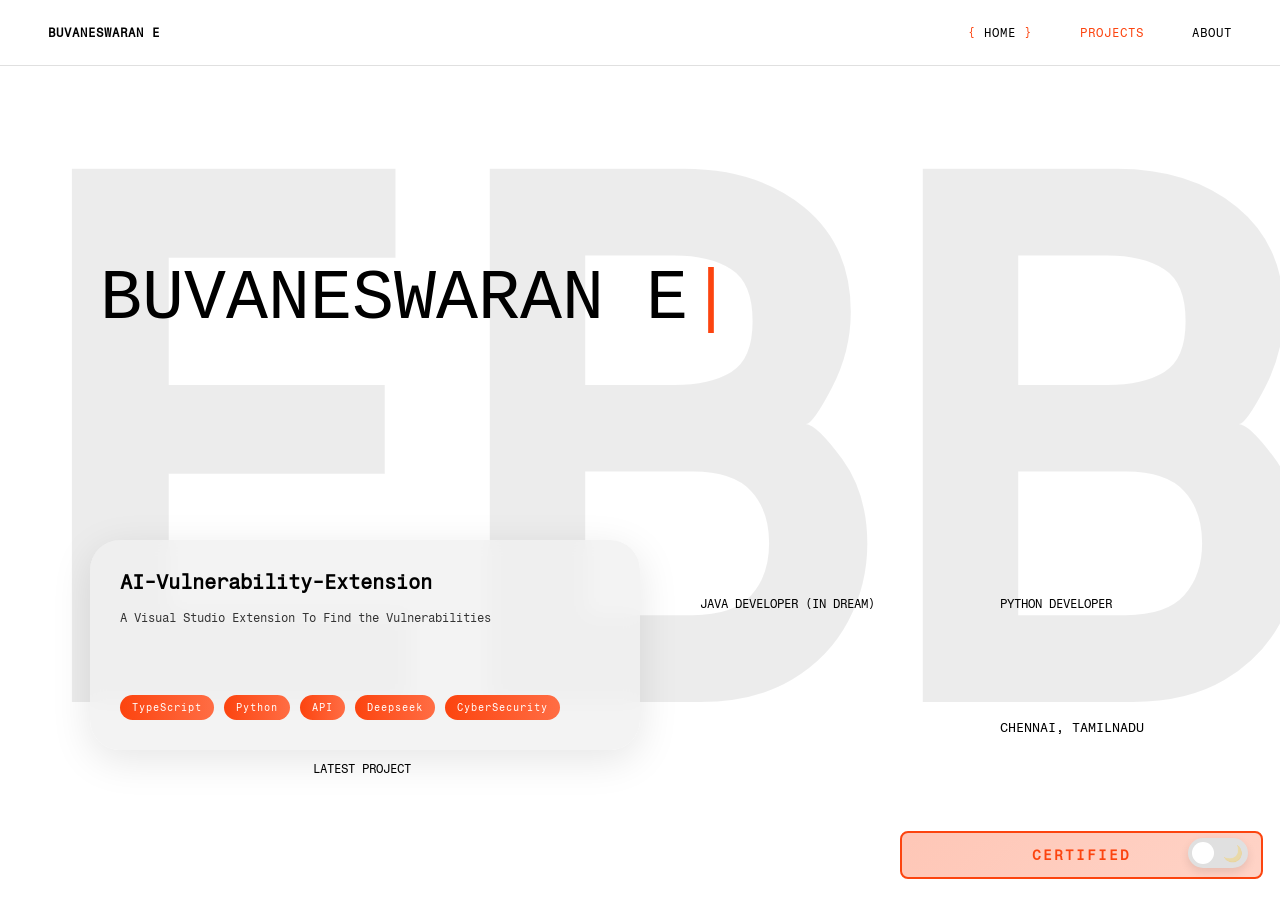
==== commit 94000564: "updated Mobile view" ====
--- a/index.html
+++ b/index.html
@@ -27,26 +27,29 @@
 
     <!-- Navigation -->
     <nav class="navbar">
-        <a href="index.html" class="logo">BUVANESWARAN E</a>
-        
-        <!-- Hamburger Menu -->
-        <button class="hamburger" aria-label="Open menu" aria-expanded="false">
-            <span></span>
-            <span></span>
-            <span></span>
-        </button>
-        
-        <ul class="nav-menu">
-            <li><a href="#home" class="nav-link active">{ HOME }</a></li>
-            <li><a href="projects/index.html" class="nav-link">PROJECTS</a></li>
-            <li><a href="./aboutpg/index.html" class="nav-link">ABOUT</a></li>
-        </ul>
+        <div class="nav-container">
+            <a href="index.html" style="text-decoration: none; color: inherit;">
+                <div class="logo">BUVANESWARAN E</div>
+            </a>
+            
+            <!-- Hamburger Menu -->
+            <div class="hamburger">
+                <span></span>
+                <span></span>
+                <span></span>
+            </div>
+            
+            <ul class="nav-menu">
+                <li><a href="#home" class="nav-link"><span class="bracket">{</span> HOME <span class="bracket">}</span></a></li>
+                <li><a href="projects/index.html" class="nav-link active">PROJECTS</a></li>
+                <li><a href="./aboutpg/index.html" class="nav-link">ABOUT</a></li>
+            </ul>
+        </div>
     </nav>
 
-    <!-- Mobile drawer overlay -->
-    <div class="nav-overlay"></div>
-
-    <!-- Hero Section -->
+    <!-- ─────────────────────────────────────────────────────────────
+         HERO SECTION — unchanged, desktop layout preserved
+    ───────────────────────────────────────────────────────────────── -->
     <section class="hero" id="home">
         <!-- Large Background Mark -->
         <span class="bg-mark">EBB</span>
@@ -55,36 +58,148 @@
             <!-- Main Title with Typing Effect -->
             <h1 id="hero-title" class="hero-title">BUVANESWARAN E</h1>
             
-            <!-- Location -->
-            <span class="location"><a href="https://share.google/up9NtTkejB7Ia9LZd" style="text-decoration: none; color: inherit;">CHENNAI, TAMILNADU </a></span>
-            
             <!-- Role Labels -->
             <span class="role-java">JAVA DEVELOPER (IN DREAM)</span>
             <span class="role-python">PYTHON DEVELOPER</span>
             
-            <!-- Latest Project Section -->
+            <!-- Location -->
+            <span class="location">
+                <a href="https://share.google/up9NtTkejB7Ia9LZd" style="text-decoration: none; color: inherit;">
+                    CHENNAI, TAMILNADU
+                </a>
+            </span>
+            
+            <!-- Stamp/Badge -->
+            <div class="stamp"></div>
+            
+            <!-- Latest Project Label (desktop only) -->
             <span class="latest-project">LATEST PROJECT</span>
-            <div class="project-card"> <a href="https://github.com/BhuvaneshGg/AI-Vulnerability-Extension" style="text-decoration: none; color: inherit;">
-                <div class="project-content">
-                    <h3 class="project-title">AI-Vulnerability-Extension</h3>
-                    <p class="project-description">A Visual Studio Extension To Find the Vulnerablites</p>
-                    <div class="project-tags">
-                        <span class="tag">TypeScript</span>
-                        <span class="tag">Python</span>
-                        <span class="tag">API</span>
-                        <span class="tag">Deepseek</span>
-                        <span class="tag">CyberSecurity</span>
-                    </div>
-                </div>
-            </a></div>
+
+            <!-- Original project card (desktop only) -->
+            <div class="project-card">
+                <a href="https://github.com/BhuvaneshGg/AI-Vulnerability-Extension" style="text-decoration: none; color: inherit;">
+                    <div class="project-content">
+                        <h3 class="project-title">AI-Vulnerability-Extension</h3>
+                        <p class="project-description">A Visual Studio Extension To Find the Vulnerabilities</p>
+                        <div class="project-tags">
+                            <span class="tag">TypeScript</span>
+                            <span class="tag">Python</span>
+                            <span class="tag">API</span>
+                            <span class="tag">Deepseek</span>
+                            <span class="tag">CyberSecurity</span>
+                        </div>
+                    </div>
+                </a>
+            </div>
         </div>
     </section>
 
-    <!-- Footer -->
-    <footer class="page-footer">
-        <p>&copy; 2025 Buvaneswaran E — All rights reserved.</p>
-    </footer>
+    <!-- ─────────────────────────────────────────────────────────────
+         STACKED PROJECT CARDS — mobile only (hidden on desktop)
+         Sits below the hero in the DOM flow.
+         On mobile the hero shrinks to ~40vh, this section fills the rest.
+    ───────────────────────────────────────────────────────────────── -->
+    <section class="stack-section" aria-label="Latest Projects">
+
+        <!-- Header row: label + counter -->
+        <div class="stack-header">
+            <span class="stack-label">LATEST PROJECTS</span>
+            <span class="stack-counter">
+                <span id="stackCurrent">01</span>
+                <span class="stack-sep"> / </span>
+                <span id="stackTotal">04</span>
+            </span>
+        </div>
+
+        <!-- The card stack -->
+        <div class="stack-wrapper" id="stackWrapper">
+
+            <!-- PROJECT 01 -->
+            <div class="stack-card" data-index="0">
+                <div class="stack-visual" style="--chue:12;">
+                    <span class="stack-num">01</span>
+                </div>
+                <div class="stack-info">
+                    <h3 class="stack-title">AI Vulnerability Scanner</h3>
+                    <p class="stack-desc">VS Code extension using AI to detect security vulnerabilities with severity levels and actionable fixes.</p>
+                    <div class="stack-tags">
+                        <span class="s-tag">TypeScript</span>
+                        <span class="s-tag">Python</span>
+                        <span class="s-tag">Hugging Face</span>
+                    </div>
+                    <a href="projects/project/project_1/project_1.html" class="stack-cta">View Project <span>→</span></a>
+                </div>
+            </div>
+
+            <!-- PROJECT 02 -->
+            <div class="stack-card" data-index="1">
+                <div class="stack-visual" style="--chue:195;">
+                    <span class="stack-num">02</span>
+                </div>
+                <div class="stack-info">
+                    <h3 class="stack-title">LEAP VITAL CARE</h3>
+                    <p class="stack-desc">Real-time IoT patient monitoring with live vitals, GPS tracking, and emergency alerts.</p>
+                    <div class="stack-tags">
+                        <span class="s-tag">ESP32</span>
+                        <span class="s-tag">Flask</span>
+                        <span class="s-tag">Chart.js</span>
+                    </div>
+                    <a href="projects/project/project_2/project-leap-vital-care.html" class="stack-cta">View Project <span>→</span></a>
+                </div>
+            </div>
+
+            <!-- PROJECT 03 -->
+            <div class="stack-card" data-index="2">
+                <div class="stack-visual" style="--chue:105;">
+                    <span class="stack-num">03</span>
+                </div>
+                <div class="stack-info">
+                    <h3 class="stack-title">Web Automation Bot</h3>
+                    <p class="stack-desc">Python bot that logs in and collects daily rewards automatically, with a polished desktop GUI.</p>
+                    <div class="stack-tags">
+                        <span class="s-tag">Python</span>
+                        <span class="s-tag">Selenium</span>
+                        <span class="s-tag">CustomTkinter</span>
+                    </div>
+                    <a href="#" class="stack-cta">Coming Soon <span>→</span></a>
+                </div>
+            </div>
+
+            <!-- PROJECT 04 -->
+            <div class="stack-card" data-index="3">
+                <div class="stack-visual" style="--chue:270;">
+                    <span class="stack-num">04</span>
+                </div>
+                <div class="stack-info">
+                    <div class="stack-title-row">
+                        <h3 class="stack-title">Manhwa Tracker</h3>
+                        <span class="stack-wip">In Progress</span>
+                    </div>
+                    <p class="stack-desc">Cross-platform app to track manhwa series with automated data fetching and reading lists.</p>
+                    <div class="stack-tags">
+                        <span class="s-tag">Flutter</span>
+                        <span class="s-tag">Spring Boot</span>
+                        <span class="s-tag">PostgreSQL</span>
+                    </div>
+                    <a href="#" class="stack-cta">In Progress <span>→</span></a>
+                </div>
+            </div>
+
+        </div><!-- /stack-wrapper -->
+
+        <!-- Dot navigation -->
+        <div class="stack-dots" id="stackDots">
+            <button class="stack-dot" data-idx="0" aria-label="Project 1"></button>
+            <button class="stack-dot" data-idx="1" aria-label="Project 2"></button>
+            <button class="stack-dot" data-idx="2" aria-label="Project 3"></button>
+            <button class="stack-dot" data-idx="3" aria-label="Project 4"></button>
+        </div>
+
+        <!-- Swipe hint — hides after first interaction -->
+        <p class="stack-hint" id="stackHint">← SWIPE TO EXPLORE →</p>
+
+    </section><!-- /stack-section -->
 
     <script src="main.js"></script>
 </body>
-</html>+</html>
--- a/main.css
+++ b/main.css
@@ -1,84 +1,67 @@
-/* ═══════════════════════════════════════════════════
-   RESET & TOKENS
-═══════════════════════════════════════════════════ */
-*, *::before, *::after {
-    margin: 0;
-    padding: 0;
-    box-sizing: border-box;
-}
+/* ═══════════════════════════════════
+   RESET & BASE
+═══════════════════════════════════ */
+* { margin: 0; padding: 0; box-sizing: border-box; }
 
 :root {
     --bg-color:        #ffffff;
     --text-color:      #000000;
     --text-secondary:  #333333;
-    --text-muted:      #888888;
     --border-color:    #e0e0e0;
-    --bg-text-color:   rgba(0, 0, 0, 0.07);
     --card-bg:         rgba(240, 240, 240, 0.77);
     --shadow-color:    rgba(0, 0, 0, 0.1);
     --navbar-bg:       rgba(255, 255, 255, 0.95);
     --accent-color:    #fc440f;
     --accent-secondary:#ff6d44;
-    --nav-h:           68px;
-    --font:            'Fragment Mono', 'Courier New', monospace;
 }
 
 body.dark-mode {
-    --bg-color:       #000000;
-    --text-color:     #ffffff;
-    --text-secondary: #cccccc;
-    --text-muted:     #555555;
-    --border-color:   #222222;
-    --bg-text-color:  rgba(255, 255, 255, 0.07);
-    --card-bg:        rgba(25, 25, 25, 0.77);
-    --shadow-color:   rgba(0, 0, 0, 0.5);
-    --navbar-bg:      rgba(0, 0, 0, 0.95);
+    --bg-color:        #000000;
+    --text-color:      #ffffff;
+    --text-secondary:  #cccccc;
+    --border-color:    #222222;
+    --card-bg:         rgba(25, 25, 25, 0.77);
+    --shadow-color:    rgba(0, 0, 0, 0.5);
+    --navbar-bg:       rgba(0, 0, 0, 0.95);
 }
 
 html, body { height: 100%; margin: 0; }
 
 body {
-    font-family: var(--font);
+    font-family: 'Fragment Mono', monospace;
     font-size: 14px;
     background-color: var(--bg-color);
     color: var(--text-color);
     overflow-x: hidden;
-    position: relative;
     transition: background-color 0.4s ease, color 0.4s ease;
-    -webkit-font-smoothing: antialiased;
-}
-
-/* ═══════════════════════════════════════════════════
-   SCROLL PROGRESS BAR
-═══════════════════════════════════════════════════ */
+}
+
+/* ═══════════════════════════════════
+   SCROLL PROGRESS
+═══════════════════════════════════ */
 .scroll-progress {
     position: fixed;
     top: 0; left: 0;
-    width: 0%;
-    height: 3px;
+    width: 0%; height: 3px;
     background: linear-gradient(90deg, var(--accent-color), var(--accent-secondary));
     z-index: 9999;
     transition: width 0.1s ease;
 }
 
-/* ═══════════════════════════════════════════════════
-   THEME TOGGLE — fixed bottom-right
-═══════════════════════════════════════════════════ */
+/* ═══════════════════════════════════
+   THEME TOGGLE
+═══════════════════════════════════ */
 .theme-toggle-fixed {
     position: fixed;
-    bottom: 2rem;
-    right: 2rem;
+    bottom: 2rem; right: 2rem;
     z-index: 9998;
 }
-
 #theme-switch { display: none; }
-
 .toggle-label {
     display: flex;
     align-items: center;
     justify-content: space-between;
-    width: 60px;
-    height: 30px;
+    width: 60px; height: 30px;
     background-color: var(--border-color);
     border-radius: 30px;
     position: relative;
@@ -87,19 +70,11 @@
     box-shadow: 0 4px 10px var(--shadow-color);
     transition: background-color 0.4s ease;
 }
-
-.toggle-label .sun,
-.toggle-label .moon {
-    font-size: 16px;
-    transition: opacity 0.4s ease;
-}
-
+.toggle-label .sun, .toggle-label .moon { font-size: 16px; transition: opacity 0.4s ease; }
 .toggle-label .sun  { opacity: 1; }
 .toggle-label .moon { opacity: 0.3; }
-
 body.dark-mode .toggle-label .sun  { opacity: 0.3; }
 body.dark-mode .toggle-label .moon { opacity: 1; }
-
 .toggle-label::after {
     content: '';
     position: absolute;
@@ -109,124 +84,104 @@
     top: 4px; left: 4px;
     transition: transform 0.4s cubic-bezier(0.4, 0, 0.2, 1);
 }
-
 #theme-switch:checked + .toggle-label::after {
     transform: translateX(30px);
     background-color: #000;
 }
 
-/* ═══════════════════════════════════════════════════
-   NAVBAR  — matches projects page style
-═══════════════════════════════════════════════════ */
+/* ═══════════════════════════════════
+   NAVBAR (desktop)
+═══════════════════════════════════ */
 .navbar {
-  position: fixed;
-  inset: 0 0 auto 0;
-  z-index: 1000;
-  height: var(--nav-h);
-  display: flex;
-  align-items: center;
-  justify-content: space-between;
-  padding: 0 3rem;
-  background: var(--navbar-bg);
-  backdrop-filter: blur(14px);
-  -webkit-backdrop-filter: blur(14px);
-  border-bottom: none;
-}
-
-/* Logo */
+    position: fixed;
+    top: 0; width: 100%;
+    background-color: var(--navbar-bg);
+    backdrop-filter: blur(10px);
+    padding: 1.5rem 0;
+    z-index: 1000;
+    border-bottom: 1px solid var(--border-color);
+    transition: all 0.4s ease;
+}
+.navbar.scrolled { padding: 1rem 0; box-shadow: 0 2px 20px var(--shadow-color); }
+
+.nav-container {
+    max-width: 1400px;
+    margin: 0 auto;
+    padding: 0 3rem;
+    display: flex;
+    justify-content: space-between;
+    align-items: center;
+}
+
 .logo {
-  font-size: 12px;
-  font-weight: 700;
-  letter-spacing: 2px;
-  text-transform: uppercase;
-  text-decoration: none;
-  color: var(--text-color);
-  white-space: nowrap;
-  transition: opacity 0.2s;
-}
-.logo:hover { opacity: 0.55; }
-
-/* Link list */
+    font-size: 12px;
+    font-weight: bold;
+    letter-spacing: 1px;
+    color: var(--text-color);
+}
+
+/* hamburger — hidden on desktop */
+.hamburger {
+    display: none;
+    flex-direction: column;
+    cursor: pointer;
+    gap: 5px;
+    z-index: 1060;
+    background: none;
+    border: none;
+    padding: 4px;
+}
+.hamburger span {
+    display: block;
+    width: 22px; height: 1.5px;
+    background-color: var(--text-color);
+    border-radius: 2px;
+    transition: transform 0.3s cubic-bezier(0.22, 1, 0.36, 1), opacity 0.25s ease;
+}
+
+/* Nav links list */
 .nav-menu {
-  list-style: none;
-  display: flex;
-  align-items: center;
-  gap: 3rem;            /* generous spacing matching screenshot */
+    display: flex;
+    list-style: none;
+    gap: 3rem;
 }
 
 .nav-link {
-  font-family: var(--font);
-  font-size: 12px;
-  letter-spacing: 1.5px;
-  text-transform: uppercase;
-  text-decoration: none;
-  color: var(--text-secondary);
-  position: relative;
-  padding-bottom: 4px;
-  transition: color 0.25s;
-}
-
-/* slide-in underline */
-.nav-link::after {
-  content: '';
-  position: absolute;
-  bottom: 0; left: 0;
-  width: 0; height: 1px;
-  background: linear-gradient(90deg, var(--accent-color), var(--accent-secondary));
-  transition: width 0.3s ease;
-}
-.nav-link:hover::after { width: 100%; }
+    color: var(--text-color);
+    text-decoration: none;
+    font-size: 12px;
+    letter-spacing: 1px;
+    transition: all 0.4s cubic-bezier(0.4, 0, 0.2, 1);
+    position: relative;
+    display: inline-block;
+}
+.nav-link::before {
+    content: '';
+    position: absolute;
+    bottom: -5px; left: 0;
+    width: 0; height: 2px;
+    background: linear-gradient(90deg, var(--accent-color), var(--accent-secondary));
+    transition: width 0.4s cubic-bezier(0.4, 0, 0.2, 1);
+}
+.nav-link:hover::before { width: 100%; }
 .nav-link:hover {
-  color: var(--text-color);
-}
-
-/* Active page — accent color, always underlined */
-.nav-link.active {
-  color: var(--accent-color);
-}
-.nav-link.active::after { width: 100%; }
-
-/* ── Hamburger (hidden on desktop) ── */
-.hamburger {
-  display: none;
-  flex-direction: column;
-  justify-content: space-between;
-  width: 24px;
-  height: 16px;
-  background: none;
-  border: none;
-  cursor: pointer;
-  padding: 0;
-  z-index: 1010;
-}
-.hamburger span {
-  display: block;
-  width: 100%;
-  height: 1.5px;
-  background: var(--text-color);
-  border-radius: 2px;
-  transition: transform 0.3s ease, opacity 0.3s ease;
-}
-/* X state */
-.hamburger.active span:nth-child(1) { transform: translateY(7.25px) rotate(45deg); }
-.hamburger.active span:nth-child(2) { opacity: 0; }
-.hamburger.active span:nth-child(3) { transform: translateY(-7.25px) rotate(-45deg); }
-
-/* Overlay behind mobile menu */
-.nav-overlay {
-  display: none;
-  position: fixed;
-  inset: 0;
-  background: rgba(0,0,0,0.7);
-  z-index: 995;
-  opacity: 0;
-  transition: opacity 0.3s;
-}
-.nav-overlay.visible { opacity: 1; }
-
-/* ═══════════════════════════════════════════════════
-   HERO — desktop (absolute layout kept intact)
-═══════════════════════════════════════════════════ */
+    background: linear-gradient(90deg, var(--accent-color), var(--accent-secondary));
+    -webkit-background-clip: text;
+    -webkit-text-fill-color: transparent;
+    background-clip: text;
+    letter-spacing: 2px;
+}
+.nav-link.active { color: var(--accent-color); }
+.bracket { color: var(--accent-color); }
+
+/* Mobile overlay — hidden on desktop */
+.nav-mob-overlay {
+    display: none;
+}
+
+/* ═══════════════════════════════════
+   HERO (desktop)
+═══════════════════════════════════ */
 .hero {
     position: relative;
     width: 100%;
@@ -235,17 +190,15 @@
     overflow: hidden;
     padding-top: 120px;
 }
-
 .hero-container {
     position: relative;
     width: 100%;
     height: 100%;
-    max-width: 1280px;
+    max-width: 1440px;
     margin: 0 auto;
-    padding: 4.5rem 2.5rem 7rem;
-}
-
-/* Background watermark */
+    padding: 40px;
+}
+
 .bg-mark {
     --bg-size: clamp(400px, 80vh, 800px);
     position: absolute;
@@ -264,21 +217,17 @@
     animation: float 10s ease-in-out infinite alternate;
     transition: color 0.4s ease;
 }
-
 @keyframes float {
     from { transform: translate(-50%, -50%) scale(1); }
     to   { transform: translate(-50%, -52%) scale(1.02); }
 }
 
-/* Hero title / typing */
 .hero-title {
-    position: relative;
-    top: 100px;
-    left: 87px;
+    position: absolute;
+    top: 100px; left: 87px;
     color: var(--text-color);
     font-size: 80px;
     font-weight: 400;
-    letter-spacing: 0px;
     opacity: 1;
     text-align: left;
     z-index: 20;
@@ -286,383 +235,622 @@
     transition: color 0.4s cubic-bezier(0.4, 0, 0.2, 1);
     min-height: 100px;
     font-family: 'Courier New', monospace;
-}
-
-/* Blinking cursor */
+    position: relative;   /* second decl wins — keeps it in flow on desktop */
+}
 .hero-title::after {
     content: '|';
     animation: blink 1s infinite;
     margin-left: 2px;
     color: var(--accent-color);
 }
-
-@keyframes blink {
-    0%, 50%  { opacity: 1; }
-    51%, 100%{ opacity: 0; }
-}
-
+@keyframes blink { 0%,50% { opacity:1; } 51%,100% { opacity:0; } }
 @keyframes fadeInUp {
-    from { opacity: 0; transform: translateY(30px); }
-    to   { opacity: 1; transform: translateY(0); }
-}
-
-/* Role labels */
+    from { opacity:0; transform:translateY(30px); }
+    to   { opacity:1; transform:translateY(0); }
+}
+
+#hero-title {
+    transition: opacity 0.5s ease, transform 0.5s ease;
+    opacity: 1; transform: translateY(0);
+    will-change: opacity, transform;
+}
+#hero-title.hero-fade-out { opacity:0; transform:translateY(8px); }
+
 .role-java {
-    position: absolute;
-    top: 477px; left: 814px;
-    color: var(--text-color);
-    font-size: 12px; letter-spacing: 1px;
-    opacity: 0; z-index: 20;
+    position: absolute; top:477px; left:814px;
+    color:var(--text-color); font-size:12px; opacity:0; z-index:20;
     animation: fadeInUp 1s ease forwards 1s;
     transition: color 0.4s ease;
 }
-
 .role-python {
-    position: absolute;
-    top: 477px; left: 1144px;
-    color: var(--text-color);
-    font-size: 12px; letter-spacing: 1px;
-    opacity: 0; z-index: 20;
+    position: absolute; top:477px; left:1144px;
+    color:var(--text-color); font-size:12px; opacity:0; z-index:20;
     animation: fadeInUp 1s ease forwards 1.2s;
     transition: color 0.4s ease;
 }
-
-/* Location */
 .location {
-    position: absolute;
-    top: 600px; left: 814px;
-    color: var(--text-color);
-    font-size: 12px; letter-spacing: 1px;
-    opacity: 0; z-index: 20;
+    position: absolute; top:600px; left:1144px;
+    color:var(--text-color); font-size:13px; opacity:0; z-index:20;
     animation: fadeInUp 1s ease forwards 1.6s;
     transition: color 0.4s ease;
-    white-space: nowrap;
-}
-
-/* Latest project label */
+}
+.stamp {
+    position: absolute; top:711px; left:1005px;
+    width:363px; height:48px;
+    background: linear-gradient(135deg, rgba(252,68,15,0.3), rgba(255,109,68,0.3));
+    border: 2px solid var(--accent-color);
+    border-radius: 8px;
+    opacity:0; z-index:20;
+    animation: fadeInUp 1s ease forwards 1.4s;
+    display:flex; align-items:center; justify-content:center;
+}
+.stamp::after {
+    content:'CERTIFIED';
+    color:var(--accent-color);
+    font-size:14px; letter-spacing:2px; font-weight:bold;
+}
 .latest-project {
-    position: absolute;
-    top: 642px; left: 313px;
-    color: var(--text-color);
-    font-size: 12px; letter-spacing: 1px;
-    opacity: 0; z-index: 20;
+    position: absolute; top:642px; left:313px;
+    color:var(--text-color); font-size:12px; opacity:0; z-index:20;
     animation: fadeInUp 1s ease forwards 1.8s;
     transition: color 0.4s ease;
 }
-
-/* Project card */
 .project-card {
-    position: absolute;
-    top: 420px; left: 90px;
-    width: 550px; height: 210px;
-    background: var(--card-bg);
-    backdrop-filter: blur(10px);
-    -webkit-backdrop-filter: blur(10px);
-    border-radius: 30px;
-    overflow: hidden;
-    opacity: 0; z-index: 20;
+    position: absolute; top:420px; left:90px;
+    width:550px; height:210px;
+    background:var(--card-bg);
+    backdrop-filter:blur(10px);
+    border-radius:30px; overflow:hidden;
+    opacity:0; z-index:20;
     animation: fadeInUp 1s ease forwards 2s;
     transition: all 0.4s ease;
     box-shadow: 0 10px 40px var(--shadow-color);
-    border: 1px solid var(--border-color);
-}
-
-.project-card:hover {
-    transform: translateY(-5px);
-    box-shadow: 0 15px 50px rgba(252, 68, 15, 0.2);
-}
-
-.project-content {
-    padding: 30px;
-    height: 100%;
-    display: flex;
-    flex-direction: column;
-    gap: 15px;
-}
-
-.project-title {
-    color: var(--text-color);
-    font-family: var(--font);
-    font-size: 18px;
-    font-weight: 700;
-    letter-spacing: 0.5px;
-    margin: 0;
-    transition: color 0.4s ease;
-}
-
-.project-description {
-    color: var(--text-secondary);
-    font-family: var(--font);
-    font-size: 12px;
-    line-height: 1.8;
-    flex: 1;
-    transition: color 0.4s ease;
-}
-
-.project-tags {
-    display: flex;
-    gap: 8px;
-    flex-wrap: wrap;
-}
-
+}
+.project-card:hover { transform:translateY(-5px); box-shadow:0 15px 50px rgba(252,68,15,0.2); }
+.project-content { padding:30px; height:100%; display:flex; flex-direction:column; gap:15px; }
+.project-title { color:var(--text-color); font-size:20px; font-weight:bold; margin:0; transition:color 0.4s ease; }
+.project-description { color:var(--text-secondary); font-size:12px; line-height:1.6; flex:1; transition:color 0.4s ease; }
+.project-tags { display:flex; gap:10px; flex-wrap:wrap; }
 .tag {
-    padding: 4px 10px;
-    background: linear-gradient(90deg, var(--accent-color), var(--accent-secondary));
-    color: #fff;
-    font-family: var(--font);
-    font-size: 9px;
-    letter-spacing: 1.5px;
-    text-transform: uppercase;
-    border-radius: 20px;
-}
-
-/* ── Title transition states (typing JS) ── */
-#hero-title {
-    transition: opacity 0.5s ease, transform 0.5s ease;
-    opacity: 1;
-    transform: translateY(0);
-    will-change: opacity, transform;
-}
-
-#hero-title.hero-fade-out {
-    opacity: 0;
-    transform: translateY(8px);
-}
-
-/* ═══════════════════════════════════════════════════
-   FOOTER
-═══════════════════════════════════════════════════ */
-.page-footer {
-    position: relative;
-    z-index: 1;
-    text-align: center;
-    padding: 4rem 2.5rem;
-    font-size: 11px;
-    letter-spacing: 1px;
-    color: var(--text-muted);
-    border-top: none;
-    background-color: var(--bg-color);
-    transition: background-color 0.4s ease, color 0.4s ease;
-}
-
-/* ═══════════════════════════════════════════════════
-   RESPONSIVE — 1400px
-═══════════════════════════════════════════════════ */
-@media (max-width: 1400px) {
-    .hero-title { left: 60px; font-size: 70px; }
-    .role-java  { left: 700px; }
-    .role-python{ left: 1000px; }
-    .stamp      { left: 900px; }
-    .location   { left: 1000px; }
-}
-
-/* ═══════════════════════════════════════════════════
-   RESPONSIVE — 1200px
-═══════════════════════════════════════════════════ */
-@media (max-width: 1200px) {
-    .bg-mark { --bg-size: clamp(300px, 60vh, 600px); }
-
-    .hero-title {
-        font-size: clamp(50px, 8vw, 70px);
-        left: 40px; top: 60px;
-    }
-
-    .role-java, .role-python {
-        position: relative;
-        top: auto; left: auto;
-        display: block;
-        margin: 6px 40px;
-    }
-
-    .latest-project { left: 40px; top: 640px; }
-    .stamp  { left: auto; right: 40px; top: 640px; width: 250px; }
-    .location { left: auto; right: 40px; top: 710px; }
-    .project-card { left: 40px; width: calc(100% - 80px); max-width: 550px; top: 380px; }
-}
-
-/* ═══════════════════════════════════════════════════
-   RESPONSIVE — 900px
-═══════════════════════════════════════════════════ */
-@media (max-width: 900px) {
-    .nav-link { font-size: 12px; }
-    .bg-mark  { --bg-size: clamp(180px, 46vw, 420px); top: 45%; }
-    .hero-title { font-size: clamp(36px, 9vw, 60px); }
-}
-
-/* ═══════════════════════════════════════════════════
-   RESPONSIVE — MOBILE ≤ 768px
-   Hero switches from absolute layout → flex column flow
-═══════════════════════════════════════════════════ */
+    padding:6px 12px;
+    background:linear-gradient(90deg,var(--accent-color),var(--accent-secondary));
+    color:#fff; font-size:10px; border-radius:20px; letter-spacing:1px;
+}
+
+/* ═══════════════════════════════════
+   DESKTOP RESPONSIVE BREAKPOINTS
+═══════════════════════════════════ */
+@media (max-width:1400px) {
+    .hero-title { left:60px; font-size:70px; }
+    .role-java  { left:700px; }
+    .role-python{ left:1000px; }
+    .stamp      { left:900px; }
+    .location   { left:1000px; }
+}
+@media (max-width:1200px) {
+    .bg-mark { --bg-size: clamp(300px,60vh,600px); }
+    .hero-title { font-size:clamp(50px,8vw,70px); left:40px; top:200px; }
+    .role-java,.role-python { position:relative; top:auto; left:auto; display:block; margin:10px 40px; }
+    .project-card { left:40px; width:calc(100% - 80px); max-width:550px; top:400px; }
+    .latest-project { left:40px; top:650px; }
+    .stamp { left:auto; right:40px; top:650px; width:250px; }
+    .location { left:auto; right:40px; top:720px; }
+}
+@media (max-width:900px) {
+    .nav-link { font-size:12px; }
+    .bg-mark  { --bg-size: clamp(180px,46vw,420px); top:45%; }
+    .hero-title { font-size:clamp(36px,9vw,60px); }
+}
+
+
+/* Mobile footer — hidden on desktop, shown only inside ≤768px media query */
+.mobile-footer { display: none; }
+
+/* ═══════════════════════════════════════════════════════════
+   STACKED CARDS — shared tokens (light + dark)
+   Both desktop + mobile need the tokens; section hidden desktop.
+═══════════════════════════════════════════════════════════ */
+:root {
+    --sc-bg:      #f3f3f3;
+    --sc-text:    #111111;
+    --sc-sub:     #555555;
+    --sc-tag-bg:  rgba(0,0,0,0.06);
+    --sc-tag-col: #666666;
+}
+body.dark-mode {
+    --sc-bg:      #131313;
+    --sc-text:    #ffffff;
+    --sc-sub:     #aaaaaa;
+    --sc-tag-bg:  rgba(255,255,255,0.07);
+    --sc-tag-col: #888888;
+}
+
+/* Hidden on desktop */
+.stack-section { display: none; }
+
+
+/* ═══════════════════════════════════════════════════════════
+   MOBILE  ≤ 768px  —  ALL CHANGES ARE INSIDE THIS BLOCK ONLY
+═══════════════════════════════════════════════════════════ */
 @media (max-width: 768px) {
 
-    /* ── Navbar ── */
-    .navbar { padding: 0 1.4rem; }
-
-    /* Show hamburger */
+    /* ── 0. MISC ──────────────────────────────────────────── */
+    .theme-toggle-fixed { bottom: 1.4rem; right: 1.4rem; }
+
+    /* ── NAVBAR HEIGHT FIX ────────────────────────────────
+       Give the bar an explicit height so it doesn't feel
+       cramped. nav-container fills it and keeps logo +
+       hamburger vertically centred via align-items:center.
+    ──────────────────────────────────────────────────────── */
+    .navbar {
+        padding: 0 !important;   /* height drives the size, not padding */
+        height: 76px;
+    }
+    .navbar.scrolled {
+        height: 64px;            /* slight shrink on scroll — still comfortable */
+        box-shadow: 0 2px 20px var(--shadow-color);
+    }
+    .nav-container {
+        padding: 0 1.4rem;
+        height: 100%;            /* fill the fixed navbar height */
+        align-items: center;     /* vertically centre logo + hamburger */
+    }
+
+    /* Push hero padding down to match the taller navbar */
+    .hero { padding-top: 76px; }
+
+    /* Bigger logo + hamburger bars on mobile */
+    .logo {
+        font-size: 13px;
+        letter-spacing: 2px;
+    }
+    .hamburger {
+        padding: 8px;          /* larger tap target */
+    }
+    .hamburger span {
+        width: 26px;           /* wider bars — more visible */
+        height: 2px;           /* slightly thicker */
+    }
+
+    /* ── 1. HAMBURGER → RIGHT-SIDE DRAWER ────────────────── */
     .hamburger { display: flex; }
 
-    /* Slide-in drawer from right (matches projects page) */
     .nav-menu {
+        /* Right drawer — slides from right edge */
         position: fixed;
-        top: 0; right: 0;
-        width: min(280px, 78vw);
+        top: 0;
+        right: 0;
+        left: auto !important;          /* override any legacy left:-100% */
+        width: min(260px, 72vw);
         height: 100dvh;
+
         flex-direction: column;
         justify-content: center;
         align-items: flex-start;
-        gap: 2rem;
-        padding: 2rem 2.5rem;
-        background: var(--navbar-bg);
-        border-left: 1px solid rgba(255,255,255,0.05);
-        backdrop-filter: blur(14px);
-        -webkit-backdrop-filter: blur(14px);
+        gap: 2.8rem;
+        padding: 3rem 2.8rem;
+        text-align: left;
+
+        background-color: var(--navbar-bg);
+        border-left: 1px solid var(--border-color);
+        box-shadow: -12px 0 40px rgba(0,0,0,0.35);
+        backdrop-filter: blur(18px);
+        -webkit-backdrop-filter: blur(18px);
+
+        /* Motion — transform instead of left */
         transform: translateX(100%);
-        transition: transform 0.35s cubic-bezier(0.22, 1, 0.36, 1);
-        z-index: 1005;
-        box-shadow: -4px 0 30px var(--shadow-color);
+        transition: transform 0.38s cubic-bezier(0.22, 1, 0.36, 1);
+        z-index: 1050;
     }
 
     .nav-menu.active { transform: translateX(0); }
-
     .nav-menu li { padding: 0; width: 100%; }
-    .nav-link    { font-size: 13px; letter-spacing: 2px; }
-
-    /* Show overlay */
-    .nav-overlay { display: block; }
-
-    /* ── Hero: switch to normal flow ── */
+    .nav-link { font-size: 14px; letter-spacing: 2.5px; font-weight: 700; }
+
+    /* Scrim — injected by JS as .nav-mob-overlay */
+    .nav-mob-overlay {
+        position: fixed;
+        inset: 0;
+        background: rgba(0,0,0,0.54);
+        z-index: 1040;
+        opacity: 0;
+        pointer-events: none;
+        transition: opacity 0.32s ease;
+        /* hidden until .visible added */
+    }
+    .nav-mob-overlay.visible {
+        opacity: 1;
+        pointer-events: all;
+    }
+
+    /* Hamburger ↔ X morph */
+    .hamburger.active span:nth-child(1) { transform: translateY(6.5px) rotate(45deg); }
+    .hamburger.active span:nth-child(2) { opacity: 0; }
+    .hamburger.active span:nth-child(3) { transform: translateY(-6.5px) rotate(-45deg); }
+
+    /* ── 2. HIDE CERTIFIED BADGE ──────────────────────────── */
+    .stamp { display: none !important; }
+
+    /* ── 3. LOCATION — hidden here; JS moves it below stack ── */
+    .location { display: none !important; }
+
+    /* Styling applied after JS repositions the element */
+    .location.stack-location-el {
+        display: flex !important;
+        position: static !important;
+        top: auto !important; left: auto !important; right: auto !important;
+        align-items: center;
+        justify-content: center;
+        gap: 6px;
+        width: 100%;
+        text-align: center;
+        font-size: 10px;
+        letter-spacing: 2.5px;
+        text-transform: uppercase;
+        color: var(--text-secondary);
+        padding: 36px 0 52px;
+        opacity: 0.55;
+        animation: none !important;     /* cancel fadeInUp */
+    }
+
+    /* ── 4. HIDE BACKGROUND "EBB" ─────────────────────────── */
+    .bg-mark { display: none !important; }
+
+    /* ── HERO — compact centered layout ──────────────────── */
     .hero {
-        padding-top: var(--nav-h);
-        min-height: 100dvh;
+        min-height: auto;
+        padding-top: 72px;
+        padding-bottom: 0;
         overflow: visible;
     }
 
     .hero-container {
+        min-height: 42vh;
+        padding: 0 24px;
         display: flex;
         flex-direction: column;
-        gap: 2.5rem;
-        padding: 3rem 1rem 5rem;
-        position: relative;      /* keep bg-mark anchor */
         align-items: center;
+        justify-content: center;
+    }
+
+    .hero-title {
+        position: relative !important;
+        top: auto !important;
+        left: auto !important;
+        width: 100%;
+        font-size: clamp(24px, 7.5vw, 40px);
         text-align: center;
-    }
-
-    /* Watermark */
-    .bg-mark {
-        --bg-size: clamp(140px, 42vw, 280px);
+        white-space: normal;
+        word-break: break-word;
+        margin: 0;
+        min-height: 44px;
+    }
+
+    .role-java,
+    .role-python  { display: none !important; }
+
+    .latest-project,
+    .project-card { display: none !important; }
+
+    /* ── STACK SECTION ─────────────────────────────────────
+       CSS GRID: header spans both columns, card + dots side
+       by side on row 2, hint spans both on row 3.
+       Dots column is narrow (22px) and sits on the RIGHT.
+    ──────────────────────────────────────────────────────── */
+    .stack-section {
+        display: grid;
+        grid-template-columns: 1fr;
+        grid-template-areas:
+            "header"
+            "card"
+            "rdots"
+            "hint";
+        column-gap: 0;
+        align-items: start;
+        padding: 28px 16px 0;
+    }
+
+    /* Header row spans both columns */
+    .stack-header {
+        grid-area: header;
+        width: 100%;
+        max-width: unset;
+        display: flex;
+        justify-content: space-between;
+        align-items: center;
+        margin-bottom: 16px;
+    }
+
+    .stack-label {
+        font-size: 9px;
+        letter-spacing: 3px;
+        text-transform: uppercase;
+        color: var(--text-secondary);
+    }
+
+    .stack-counter {
+        font-family: 'Courier New', monospace;
+        font-size: 11px;
+        letter-spacing: 2px;
+        color: var(--text-secondary);
+    }
+
+    /* ── 5. CARD: slightly slimmer ────────────────────────── */
+    .stack-wrapper {
+        grid-area: card;
+        position: relative;
+        width: 100%;
+        max-width: unset;
+        height: 185px;
+        overflow: hidden;       /* clip cards sliding in/out horizontally */
+        cursor: grab;
+        user-select: none;
+        -webkit-user-select: none;
+    }
+    .stack-wrapper:active { cursor: grabbing; }
+
+    /* ── 6. DOTS: horizontal row below card ──────────────── */
+    .stack-dots {
+        grid-area: rdots;
+        display: flex;
+        flex-direction: row;
+        align-self: center;
+        justify-content: center;
+        align-items: center;
+        gap: 9px;
+        margin: 12px 0 0;
+        padding: 0;
+    }
+
+    .stack-dot {
+        width: 5px;
+        height: 5px;
+        border-radius: 50%;
+        background: rgba(128,128,128,0.28);
+        border: none;
+        cursor: pointer;
+        padding: 0;
+        -webkit-tap-highlight-color: transparent;
+        transition:
+            width      0.38s cubic-bezier(0.22, 1, 0.36, 1),
+            background 0.3s  ease;
+    }
+
+    .stack-dot.active {
+        width: 22px;            /* wide pill = active indicator */
+        border-radius: 3px;
+        background: var(--accent-color);
+    }
+
+    /* Hint row spans both columns */
+    .stack-hint {
+        grid-area: hint;
+        font-size: 8.5px;
+        letter-spacing: 2.5px;
+        text-transform: uppercase;
+        color: rgba(128,128,128,0.35);
+        text-align: center;
+        user-select: none;
+        margin-top: 10px;
+        animation: hintFloat 2.8s ease-in-out infinite;
+        transition: opacity 0.5s ease;
+    }
+    .stack-hint.hidden { opacity: 0; pointer-events: none; animation: none; }
+
+    @keyframes hintFloat {
+        0%,100% { opacity: 0.45; transform: translateY(0); }
+        50%     { opacity: 1;    transform: translateY(-4px); }
+    }
+
+    /* ── 7. HORIZONTAL CAROUSEL — card states ─────────────── */
+    .stack-card {
         position: absolute;
-        top: 50%; left: 50%;
-        transform: translate(-50%, -50%);
+        inset: 0;
+        background: var(--sc-bg);
+        border-radius: 22px;
+        display: flex;
+        flex-direction: row;
+        overflow: hidden;
+
+        opacity: 0;
+        transform: translateX(100%);
         z-index: 1;
-        animation: float 10s ease-in-out infinite alternate;
-    }
-
-    /* Typing title */
-    .hero-title {
+        pointer-events: none;
+        will-change: transform, opacity;
+
+        transition:
+            transform  0.50s cubic-bezier(0.22, 1, 0.36, 1),
+            opacity    0.40s cubic-bezier(0.22, 1, 0.36, 1),
+            box-shadow 0.4s  ease;
+    }
+
+    .stack-card.is-active {
+        opacity: 1;
+        transform: translateX(0);
+        z-index: 10;
+        pointer-events: all;
+        box-shadow:
+            0 10px 36px rgba(0,0,0,0.14),
+            0 3px  8px  rgba(0,0,0,0.08);
+    }
+    body.dark-mode .stack-card.is-active {
+        box-shadow:
+            0 14px 48px rgba(0,0,0,0.60),
+            0 4px  12px rgba(0,0,0,0.40);
+    }
+
+    /* Slide in from right (next card) */
+    .stack-card.is-entering-right {
+        opacity: 0;
+        transform: translateX(100%);
+        z-index: 5;
+        pointer-events: none;
+    }
+
+    /* Slide in from left (prev card) */
+    .stack-card.is-entering-left {
+        opacity: 0;
+        transform: translateX(-100%);
+        z-index: 5;
+        pointer-events: none;
+    }
+
+    /* Exit to the left */
+    .stack-card.is-exiting-left {
+        opacity: 0;
+        transform: translateX(-110%);
+        z-index: 12;
+        pointer-events: none;
+        transition:
+            transform 0.40s cubic-bezier(0.4, 0, 0.85, 0.2),
+            opacity   0.28s ease-in;
+    }
+
+    /* Exit to the right */
+    .stack-card.is-exiting-right {
+        opacity: 0;
+        transform: translateX(110%);
+        z-index: 12;
+        pointer-events: none;
+        transition:
+            transform 0.40s cubic-bezier(0.4, 0, 0.85, 0.2),
+            opacity   0.28s ease-in;
+    }
+
+    /* Visual column */
+    .stack-visual {
+        flex: 0 0 88px;
+        display: flex;
+        align-items: center;
+        justify-content: center;
         position: relative;
-        top: auto; left: auto;
-        font-size: clamp(28px, 8vw, 48px);
+        overflow: hidden;
+        background: linear-gradient(
+            145deg,
+            hsl(var(--chue, 12), 58%, 20%) 0%,
+            hsl(var(--chue, 12), 28%, 10%) 100%
+        );
+    }
+    .stack-visual::before {
+        content: '';
+        position: absolute;
+        inset: 0;
+        background-image:
+            linear-gradient(rgba(255,255,255,0.04) 1px, transparent 1px),
+            linear-gradient(90deg, rgba(255,255,255,0.04) 1px, transparent 1px);
+        background-size: 16px 16px;
+    }
+
+    .stack-num {
+        position: relative;
+        z-index: 1;
+        font-size: 26px;
+        font-weight: 700;
+        font-family: 'Courier New', monospace;
+        color: hsl(var(--chue, 12), 75%, 68%);
+        opacity: 0.32;
+        letter-spacing: -1px;
+    }
+
+    /* Info panel */
+    .stack-info {
+        flex: 1;
+        padding: 14px 14px 12px 12px;  /* slightly tighter for slimmer card */
+        display: flex;
+        flex-direction: column;
+        gap: 6px;
+        justify-content: center;
+        overflow: hidden;
+    }
+
+    .stack-title-row { display: flex; align-items: center; gap: 8px; flex-wrap: wrap; }
+
+    .stack-title {
+        font-size: 13.5px;
+        font-weight: 700;
+        color: var(--sc-text);
+        letter-spacing: 0.3px;
+        line-height: 1.2;
         margin: 0;
-        min-height: 50px;
-        z-index: 20;
-        order: 1;
-    }
-
-    /* Location — shows near footer */
-    .location {
-        position: relative;
-        top: auto; left: auto; right: auto;
-        font-size: 12px;
+    }
+
+    .stack-wip {
+        font-size: 7px;
+        letter-spacing: 1.5px;
+        text-transform: uppercase;
+        color: var(--accent-color);
+        border: 1px solid rgba(252,68,15,0.4);
+        border-radius: 3px;
+        padding: 2px 5px;
+        white-space: nowrap;
+        flex-shrink: 0;
+    }
+
+    .stack-desc {
+        font-size: 10px;
+        color: var(--sc-sub);
+        line-height: 1.6;
         margin: 0;
-        order: 7;
-        z-index: 20;
-    }
-
-    /* Stamp (certified) — shows after location, full width */
-    .stamp {
-        position: relative;
-        top: auto; left: auto; right: auto;
+        display: -webkit-box;
+        -webkit-line-clamp: 2;
+        -webkit-box-orient: vertical;
+        overflow: hidden;
+    }
+
+    .stack-tags { display: flex; gap: 5px; flex-wrap: wrap; }
+
+    .s-tag {
+        font-size: 7.5px;
+        letter-spacing: 1px;
+        text-transform: uppercase;
+        color: var(--sc-tag-col);
+        background: var(--sc-tag-bg);
+        border-radius: 3px;
+        padding: 2px 6px;
+    }
+
+    .stack-cta {
+        font-size: 9.5px;
+        letter-spacing: 1.5px;
+        text-transform: uppercase;
+        color: var(--accent-color);
+        text-decoration: none;
+        display: inline-flex;
+        align-items: center;
+        gap: 4px;
+        margin-top: 2px;
+        transition: gap 0.25s ease;
+        -webkit-tap-highlight-color: transparent;
+    }
+    .stack-cta:active { gap: 10px; }
+
+    /* ── FOOTER COPYRIGHT ──────────────────────────────────
+       Sits below the relocated .location text.
+       Subtle — small, muted, centred, breathes with padding.
+    ──────────────────────────────────────────────────────── */
+    .mobile-footer {
+        display: block;
         width: 100%;
-        max-width: 100%;
-        height: 42px;
-        margin: 0;
-        order: 3;
-        z-index: 20;
-    }
-
-    /* Role labels — after certified badge */
-    .role-java,
-    .role-python {
-        position: relative;
-        top: auto; left: auto;
-        display: block;
-        font-size: 12px;
-        letter-spacing: 1px;
-        margin: 0;
-        order: 4;
-        z-index: 20;
-    }
-
-    /* Latest project label — before card */
-    .latest-project {
-        position: relative;
-        top: auto; left: auto;
-        font-size: 12px;
-        letter-spacing: 2px;
-        margin: 0;
-        order: 5;
-        z-index: 20;
-    }
-
-    /* Project card */
-    .project-card {
-        position: relative;
-        top: auto; left: auto;
-        width: 100%;
-        height: auto;
-        min-height: auto;
-        order: 6;
-        z-index: 20;
-        margin: 0;
-    }
-
-    /* Theme toggle */
-    .theme-toggle-fixed { bottom: 1.4rem; right: 1.4rem; }
-
-    /* Footer mobile */
-    .page-footer { padding: 3rem 1.4rem; font-size: 10px; }
-}
-
-/* ═══════════════════════════════════════════════════
-   RESPONSIVE — SMALL MOBILE ≤ 480px
-═══════════════════════════════════════════════════ */
-@media (max-width: 480px) {
-    .logo { font-size: 10px; letter-spacing: 1.5px; }
-
-    .hero-container { padding: 1.5rem 1.2rem 2.5rem; }
-
-    .hero-title {
-        font-size: clamp(24px, 7vw, 36px);
-        min-height: 40px;
-    }
-
-    .role-java,
-    .role-python,
-    .latest-project,
-    .location {
-        font-size: 11px;
-    }
-
-    .project-content { padding: 20px; gap: 12px; }
-    .project-title   { font-size: 15px; }
-
-    .stamp { width: 100%; max-width: 100%; height: 38px; margin-bottom: 1.5rem; }
-    .stamp::after { font-size: 11px; }
-
-    .bg-mark { --bg-size: clamp(100px, 35vw, 180px); }
-
-    .theme-toggle-fixed { bottom: 1rem; right: 1rem; }
-
-    /* Footer mobile small */
-    .page-footer { padding: 2rem 1.2rem; font-size: 9px; }
-}
+        text-align: center;
+        padding: 0 20px 48px;     /* top space provided by location's bottom padding */
+        font-size: 9px;
+        letter-spacing: 1.5px;
+        text-transform: uppercase;
+        color: var(--text-color);
+        opacity: 0.28;
+        font-family: 'Fragment Mono', monospace;
+        user-select: none;
+    }
+
+} /* end @media 768px */
+
+
+/* ── Very small phones ≤ 380px ── */
+@media (max-width: 380px) {
+    .stack-wrapper { height: 172px; }
+    .stack-visual  { flex: 0 0 74px; }
+    .stack-num     { font-size: 22px; }
+    .stack-title   { font-size: 12.5px; }
+    .stack-desc    { font-size: 9.5px; }
+    .hero-title    { font-size: clamp(22px, 8vw, 32px); }
+}
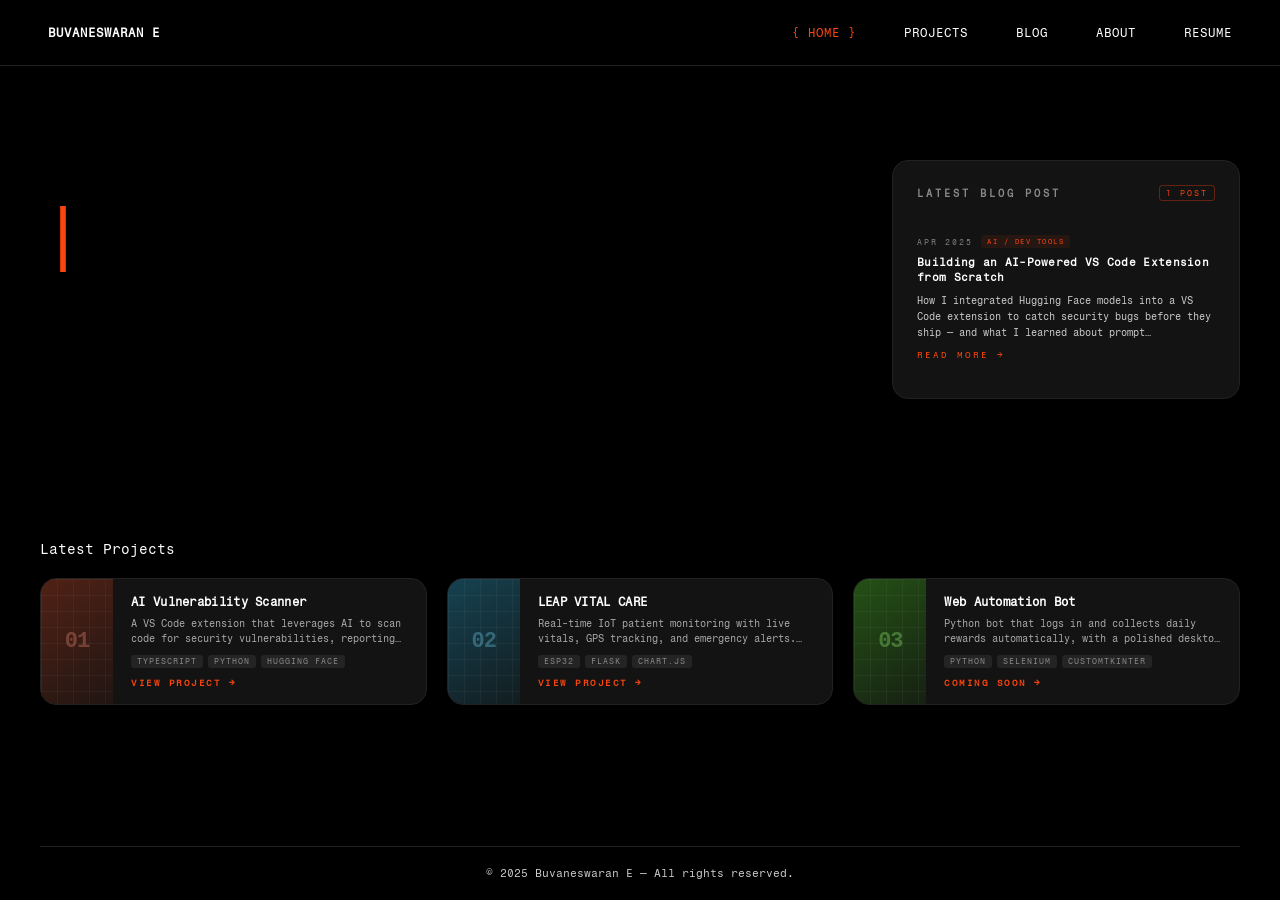
==== commit 202ec45a: "feature: added blog pg" ====
--- a/index.html
+++ b/index.html
@@ -1,24 +1,26 @@
 <!DOCTYPE html>
 <html lang="en">
+
 <head>
     <meta charset="UTF-8">
     <meta name="viewport" content="width=device-width, initial-scale=1.0">
     <title>Buvaneswaran E - Portfolio</title>
-    
+
     <!-- Fragment Mono Font -->
     <link rel="preconnect" href="https://fonts.googleapis.com">
     <link rel="preconnect" href="https://fonts.gstatic.com" crossorigin>
     <link href="https://fonts.googleapis.com/css2?family=Fragment+Mono:ital@0;1&display=swap" rel="stylesheet">
-    
+
     <link rel="stylesheet" href="main.css">
 </head>
+
 <body>
     <!-- Scroll Progress Bar -->
     <div class="scroll-progress"></div>
 
     <!-- Dark/Light Mode Toggle - Fixed Position -->
-    <div class="theme-toggle-fixed">
-        <input type="checkbox" id="theme-switch">
+    <div class="theme-toggle-fixed" style="display: none;">
+        <input type="checkbox" id="theme-switch" disabled>
         <label for="theme-switch" class="toggle-label">
             <span class="sun">☀</span>
             <span class="moon">🌙</span>
@@ -31,66 +33,152 @@
             <a href="index.html" style="text-decoration: none; color: inherit;">
                 <div class="logo">BUVANESWARAN E</div>
             </a>
-            
+
             <!-- Hamburger Menu -->
             <div class="hamburger">
                 <span></span>
                 <span></span>
                 <span></span>
             </div>
-            
+
             <ul class="nav-menu">
-                <li><a href="#home" class="nav-link"><span class="bracket">{</span> HOME <span class="bracket">}</span></a></li>
-                <li><a href="projects/index.html" class="nav-link active">PROJECTS</a></li>
+                <li><a href="#home" class="nav-link active"><span class="bracket">{</span> HOME <span
+                            class="bracket">}</span></a></li>
+                <li><a href="projects/index.html" class="nav-link">PROJECTS</a></li>
+                <li><a href="blog/blog.html" class="nav-link">BLOG</a></li>
                 <li><a href="./aboutpg/index.html" class="nav-link">ABOUT</a></li>
+                <li><a href="blog/resume.html" class="nav-link">RESUME</a></li>
+
             </ul>
         </div>
     </nav>
 
     <!-- ─────────────────────────────────────────────────────────────
-         HERO SECTION — unchanged, desktop layout preserved
+         HERO SECTION — Desktop Layout Restructured
     ───────────────────────────────────────────────────────────────── -->
     <section class="hero" id="home">
-        <!-- Large Background Mark -->
-        <span class="bg-mark">EBB</span>
-        
         <div class="hero-container">
-            <!-- Main Title with Typing Effect -->
-            <h1 id="hero-title" class="hero-title">BUVANESWARAN E</h1>
-            
-            <!-- Role Labels -->
-            <span class="role-java">JAVA DEVELOPER (IN DREAM)</span>
-            <span class="role-python">PYTHON DEVELOPER</span>
-            
-            <!-- Location -->
-            <span class="location">
-                <a href="https://share.google/up9NtTkejB7Ia9LZd" style="text-decoration: none; color: inherit;">
-                    CHENNAI, TAMILNADU
-                </a>
-            </span>
-            
-            <!-- Stamp/Badge -->
-            <div class="stamp"></div>
-            
-            <!-- Latest Project Label (desktop only) -->
-            <span class="latest-project">LATEST PROJECT</span>
-
-            <!-- Original project card (desktop only) -->
-            <div class="project-card">
-                <a href="https://github.com/BhuvaneshGg/AI-Vulnerability-Extension" style="text-decoration: none; color: inherit;">
-                    <div class="project-content">
-                        <h3 class="project-title">AI-Vulnerability-Extension</h3>
-                        <p class="project-description">A Visual Studio Extension To Find the Vulnerabilities</p>
-                        <div class="project-tags">
-                            <span class="tag">TypeScript</span>
-                            <span class="tag">Python</span>
-                            <span class="tag">API</span>
-                            <span class="tag">Deepseek</span>
-                            <span class="tag">CyberSecurity</span>
+            <!-- 2-Column Desktop Grid Area -->
+            <div class="desktop-main-columns">
+                <!-- Left Column -->
+                <div class="desktop-left-col">
+                    <h1 id="hero-title" class="hero-title">E BUVANESWARAN</h1>
+                    <!-- <span class="role-java">JAVA DEVLOPER</span> -->
+                </div>
+
+                <!-- Right Column -->
+                <div class="desktop-right-col">
+                    <div class="blog-placeholder">
+                        <div class="blog-header-row">
+                            <h2 class="blog-header">LATEST BLOG POST</h2>
+                            <span class="blog-count">1 POST</span>
                         </div>
-                    </div>
-                </a>
-            </div>
+
+                        <a href="#" class="blog-post-item">
+                            <div class="blog-post-meta">
+                                <span class="blog-post-date">APR 2025</span>
+                                <span class="blog-post-tag">AI / DEV TOOLS</span>
+                            </div>
+                            <h3 class="blog-post-title">Building an AI-Powered VS Code Extension from Scratch</h3>
+                            <p class="blog-post-excerpt">How I integrated Hugging Face models into a VS Code extension
+                                to catch security bugs before they ship — and what I learned about prompt engineering
+                                along the way.</p>
+                            <span class="blog-post-cta">READ MORE →</span>
+                        </a>
+                    </div>
+                </div>
+            </div>
+
+            <!-- Bottom Row: Latest Projects -->
+            <div class="desktop-projects-section">
+                <div class="desktop-projects-header">Latest Projects</div>
+                <div class="desktop-projects-grid">
+
+                    <!-- Card 1 -->
+                    <div class="d-project-card">
+                        <a href="projects/project/project_1/project_1.html">
+                            <div class="d-card-visual" style="--chue:12;">
+                                <span class="d-card-num">01</span>
+                            </div>
+                            <div class="d-card-info">
+                                <h3 class="d-project-title">AI Vulnerability Scanner</h3>
+                                <p class="d-project-desc">A VS Code extension that leverages AI to scan code for
+                                    security vulnerabilities, reporting severity levels and suggesting actionable fixes.
+                                </p>
+                                <div class="d-card-tags">
+                                    <span class="d-tag">TypeScript</span>
+                                    <span class="d-tag">Python</span>
+                                    <span class="d-tag">Hugging Face</span>
+                                </div>
+                                <div class="d-card-footer">
+                                    <span class="d-view-link">VIEW PROJECT →</span>
+                                </div>
+                            </div>
+                        </a>
+                    </div>
+
+                    <!-- Card 2 -->
+                    <div class="d-project-card">
+                        <a href="projects/project/project_2/project-leap-vital-care.html">
+                            <div class="d-card-visual" style="--chue:195;">
+                                <span class="d-card-num">02</span>
+                            </div>
+                            <div class="d-card-info">
+                                <h3 class="d-project-title">LEAP VITAL CARE</h3>
+                                <p class="d-project-desc">Real-time IoT patient monitoring with live vitals, GPS
+                                    tracking, and emergency alerts. Ensures fast medical assistance.</p>
+                                <div class="d-card-tags">
+                                    <span class="d-tag">ESP32</span>
+                                    <span class="d-tag">Flask</span>
+                                    <span class="d-tag">Chart.js</span>
+                                </div>
+                                <div class="d-card-footer">
+                                    <span class="d-view-link">VIEW PROJECT →</span>
+                                </div>
+                            </div>
+                        </a>
+                    </div>
+
+                    <!-- Card 3 -->
+                    <div class="d-project-card">
+                        <a href="#">
+                            <div class="d-card-visual" style="--chue:105;">
+                                <span class="d-card-num">03</span>
+                            </div>
+                            <div class="d-card-info">
+                                <h3 class="d-project-title">Web Automation Bot</h3>
+                                <p class="d-project-desc">Python bot that logs in and collects daily rewards
+                                    automatically, with a polished desktop GUI.</p>
+                                <div class="d-card-tags">
+                                    <span class="d-tag">Python</span>
+                                    <span class="d-tag">Selenium</span>
+                                    <span class="d-tag">CustomTkinter</span>
+                                </div>
+                                <div class="d-card-footer">
+                                    <span class="d-view-link">COMING SOON →</span>
+                                </div>
+                            </div>
+                        </a>
+                    </div>
+
+                </div>
+            </div>
+
+            <!-- Desktop Footer -->
+            <div class="desktop-footer">
+                © 2025 Buvaneswaran E — All rights reserved.
+            </div>
+
+            <!-- Elements hidden on desktop but required for JS/mobile to work properly -->
+            <div class="desktop-hidden">
+                <span class="location">
+                    <a href="https://share.google/up9NtTkejB7Ia9LZd" style="text-decoration: none; color: inherit;">
+                        CHENNAI, TAMILNADU
+                    </a>
+                </span>
+                <div class="stamp"></div>
+            </div>
+
         </div>
     </section>
 
@@ -121,13 +209,15 @@
                 </div>
                 <div class="stack-info">
                     <h3 class="stack-title">AI Vulnerability Scanner</h3>
-                    <p class="stack-desc">VS Code extension using AI to detect security vulnerabilities with severity levels and actionable fixes.</p>
+                    <p class="stack-desc">VS Code extension using AI to detect security vulnerabilities with severity
+                        levels and actionable fixes.</p>
                     <div class="stack-tags">
                         <span class="s-tag">TypeScript</span>
                         <span class="s-tag">Python</span>
                         <span class="s-tag">Hugging Face</span>
                     </div>
-                    <a href="projects/project/project_1/project_1.html" class="stack-cta">View Project <span>→</span></a>
+                    <a href="projects/project/project_1/project_1.html" class="stack-cta">View Project
+                        <span>→</span></a>
                 </div>
             </div>
 
@@ -138,13 +228,15 @@
                 </div>
                 <div class="stack-info">
                     <h3 class="stack-title">LEAP VITAL CARE</h3>
-                    <p class="stack-desc">Real-time IoT patient monitoring with live vitals, GPS tracking, and emergency alerts.</p>
+                    <p class="stack-desc">Real-time IoT patient monitoring with live vitals, GPS tracking, and emergency
+                        alerts.</p>
                     <div class="stack-tags">
                         <span class="s-tag">ESP32</span>
                         <span class="s-tag">Flask</span>
                         <span class="s-tag">Chart.js</span>
                     </div>
-                    <a href="projects/project/project_2/project-leap-vital-care.html" class="stack-cta">View Project <span>→</span></a>
+                    <a href="projects/project/project_2/project-leap-vital-care.html" class="stack-cta">View Project
+                        <span>→</span></a>
                 </div>
             </div>
 
@@ -155,7 +247,8 @@
                 </div>
                 <div class="stack-info">
                     <h3 class="stack-title">Web Automation Bot</h3>
-                    <p class="stack-desc">Python bot that logs in and collects daily rewards automatically, with a polished desktop GUI.</p>
+                    <p class="stack-desc">Python bot that logs in and collects daily rewards automatically, with a
+                        polished desktop GUI.</p>
                     <div class="stack-tags">
                         <span class="s-tag">Python</span>
                         <span class="s-tag">Selenium</span>
@@ -175,7 +268,8 @@
                         <h3 class="stack-title">Manhwa Tracker</h3>
                         <span class="stack-wip">In Progress</span>
                     </div>
-                    <p class="stack-desc">Cross-platform app to track manhwa series with automated data fetching and reading lists.</p>
+                    <p class="stack-desc">Cross-platform app to track manhwa series with automated data fetching and
+                        reading lists.</p>
                     <div class="stack-tags">
                         <span class="s-tag">Flutter</span>
                         <span class="s-tag">Spring Boot</span>
@@ -202,4 +296,5 @@
 
     <script src="main.js"></script>
 </body>
-</html>
+
+</html>
--- a/main.css
+++ b/main.css
@@ -1,31 +1,39 @@
 /* ═══════════════════════════════════
    RESET & BASE
 ═══════════════════════════════════ */
-* { margin: 0; padding: 0; box-sizing: border-box; }
+* {
+    margin: 0;
+    padding: 0;
+    box-sizing: border-box;
+}
 
 :root {
-    --bg-color:        #ffffff;
-    --text-color:      #000000;
-    --text-secondary:  #333333;
-    --border-color:    #e0e0e0;
-    --card-bg:         rgba(240, 240, 240, 0.77);
-    --shadow-color:    rgba(0, 0, 0, 0.1);
-    --navbar-bg:       rgba(255, 255, 255, 0.95);
-    --accent-color:    #fc440f;
-    --accent-secondary:#ff6d44;
+    --bg-color: #ffffff;
+    --text-color: #000000;
+    --text-secondary: #333333;
+    --border-color: #e0e0e0;
+    --card-bg: rgba(240, 240, 240, 0.77);
+    --shadow-color: rgba(0, 0, 0, 0.1);
+    --navbar-bg: rgba(255, 255, 255, 0.95);
+    --accent-color: #fc440f;
+    --accent-secondary: #ff6d44;
 }
 
 body.dark-mode {
-    --bg-color:        #000000;
-    --text-color:      #ffffff;
-    --text-secondary:  #cccccc;
-    --border-color:    #222222;
-    --card-bg:         rgba(25, 25, 25, 0.77);
-    --shadow-color:    rgba(0, 0, 0, 0.5);
-    --navbar-bg:       rgba(0, 0, 0, 0.95);
-}
-
-html, body { height: 100%; margin: 0; }
+    --bg-color: #000000;
+    --text-color: #ffffff;
+    --text-secondary: #cccccc;
+    --border-color: #222222;
+    --card-bg: rgba(25, 25, 25, 0.77);
+    --shadow-color: rgba(0, 0, 0, 0.5);
+    --navbar-bg: rgba(0, 0, 0, 0.95);
+}
+
+html,
+body {
+    height: 100%;
+    margin: 0;
+}
 
 body {
     font-family: 'Fragment Mono', monospace;
@@ -41,8 +49,10 @@
 ═══════════════════════════════════ */
 .scroll-progress {
     position: fixed;
-    top: 0; left: 0;
-    width: 0%; height: 3px;
+    top: 0;
+    left: 0;
+    width: 0%;
+    height: 3px;
     background: linear-gradient(90deg, var(--accent-color), var(--accent-secondary));
     z-index: 9999;
     transition: width 0.1s ease;
@@ -53,15 +63,21 @@
 ═══════════════════════════════════ */
 .theme-toggle-fixed {
     position: fixed;
-    bottom: 2rem; right: 2rem;
+    bottom: 2rem;
+    right: 2rem;
     z-index: 9998;
 }
-#theme-switch { display: none; }
+
+#theme-switch {
+    display: none;
+}
+
 .toggle-label {
     display: flex;
     align-items: center;
     justify-content: space-between;
-    width: 60px; height: 30px;
+    width: 60px;
+    height: 30px;
     background-color: var(--border-color);
     border-radius: 30px;
     position: relative;
@@ -70,21 +86,42 @@
     box-shadow: 0 4px 10px var(--shadow-color);
     transition: background-color 0.4s ease;
 }
-.toggle-label .sun, .toggle-label .moon { font-size: 16px; transition: opacity 0.4s ease; }
-.toggle-label .sun  { opacity: 1; }
-.toggle-label .moon { opacity: 0.3; }
-body.dark-mode .toggle-label .sun  { opacity: 0.3; }
-body.dark-mode .toggle-label .moon { opacity: 1; }
+
+.toggle-label .sun,
+.toggle-label .moon {
+    font-size: 16px;
+    transition: opacity 0.4s ease;
+}
+
+.toggle-label .sun {
+    opacity: 1;
+}
+
+.toggle-label .moon {
+    opacity: 0.3;
+}
+
+body.dark-mode .toggle-label .sun {
+    opacity: 0.3;
+}
+
+body.dark-mode .toggle-label .moon {
+    opacity: 1;
+}
+
 .toggle-label::after {
     content: '';
     position: absolute;
-    width: 22px; height: 22px;
+    width: 22px;
+    height: 22px;
     background-color: #fff;
     border-radius: 50%;
-    top: 4px; left: 4px;
+    top: 4px;
+    left: 4px;
     transition: transform 0.4s cubic-bezier(0.4, 0, 0.2, 1);
 }
-#theme-switch:checked + .toggle-label::after {
+
+#theme-switch:checked+.toggle-label::after {
     transform: translateX(30px);
     background-color: #000;
 }
@@ -94,7 +131,8 @@
 ═══════════════════════════════════ */
 .navbar {
     position: fixed;
-    top: 0; width: 100%;
+    top: 0;
+    width: 100%;
     background-color: var(--navbar-bg);
     backdrop-filter: blur(10px);
     padding: 1.5rem 0;
@@ -102,7 +140,11 @@
     border-bottom: 1px solid var(--border-color);
     transition: all 0.4s ease;
 }
-.navbar.scrolled { padding: 1rem 0; box-shadow: 0 2px 20px var(--shadow-color); }
+
+.navbar.scrolled {
+    padding: 1rem 0;
+    box-shadow: 0 2px 20px var(--shadow-color);
+}
 
 .nav-container {
     max-width: 1400px;
@@ -131,9 +173,11 @@
     border: none;
     padding: 4px;
 }
+
 .hamburger span {
     display: block;
-    width: 22px; height: 1.5px;
+    width: 22px;
+    height: 1.5px;
     background-color: var(--text-color);
     border-radius: 2px;
     transition: transform 0.3s cubic-bezier(0.22, 1, 0.36, 1), opacity 0.25s ease;
@@ -155,15 +199,22 @@
     position: relative;
     display: inline-block;
 }
+
 .nav-link::before {
     content: '';
     position: absolute;
-    bottom: -5px; left: 0;
-    width: 0; height: 2px;
+    bottom: -5px;
+    left: 0;
+    width: 0;
+    height: 2px;
     background: linear-gradient(90deg, var(--accent-color), var(--accent-secondary));
     transition: width 0.4s cubic-bezier(0.4, 0, 0.2, 1);
 }
-.nav-link:hover::before { width: 100%; }
+
+.nav-link:hover::before {
+    width: 100%;
+}
+
 .nav-link:hover {
     background: linear-gradient(90deg, var(--accent-color), var(--accent-secondary));
     -webkit-background-clip: text;
@@ -171,8 +222,14 @@
     background-clip: text;
     letter-spacing: 2px;
 }
-.nav-link.active { color: var(--accent-color); }
-.bracket { color: var(--accent-color); }
+
+.nav-link.active {
+    color: var(--accent-color);
+}
+
+.bracket {
+    color: var(--accent-color);
+}
 
 /* Mobile overlay — hidden on desktop */
 .nav-mob-overlay {
@@ -190,183 +247,437 @@
     overflow: hidden;
     padding-top: 120px;
 }
+
 .hero-container {
-    position: relative;
     width: 100%;
-    height: 100%;
     max-width: 1440px;
     margin: 0 auto;
-    padding: 40px;
-}
-
-.bg-mark {
-    --bg-size: clamp(400px, 80vh, 800px);
-    position: absolute;
-    left: 50%; top: 50%;
-    transform: translate(-50%, -50%);
-    color: var(--text-color);
-    font-weight: 700;
-    font-size: var(--bg-size);
-    line-height: calc(var(--bg-size) - 12px);
-    letter-spacing: -12px;
-    white-space: nowrap;
-    opacity: 0.07;
-    pointer-events: none;
-    text-align: center;
-    z-index: 1;
-    animation: float 10s ease-in-out infinite alternate;
-    transition: color 0.4s ease;
-}
-@keyframes float {
-    from { transform: translate(-50%, -50%) scale(1); }
-    to   { transform: translate(-50%, -52%) scale(1.02); }
-}
-
+    padding: 0 40px;
+    display: flex;
+    flex-direction: column;
+    min-height: calc(100vh - 120px);
+    justify-content: space-between;
+}
+
+/* Utilities */
+.desktop-hidden {
+    display: none !important;
+}
+
+/* Grid Layout */
+.desktop-main-columns {
+    display: grid;
+    grid-template-columns: 7fr 3fr;
+    gap: 40px;
+    margin-top: 40px;
+    align-items: start;
+}
+
+.desktop-left-col {
+    padding-top: 40px;
+    display: flex;
+    flex-direction: column;
+}
+
+.desktop-right-col {
+}
+
+/* Typography & Titles */
 .hero-title {
-    position: absolute;
-    top: 100px; left: 87px;
     color: var(--text-color);
     font-size: 80px;
     font-weight: 400;
-    opacity: 1;
+    line-height: 1.1;
     text-align: left;
-    z-index: 20;
-    animation: fadeInUp 1s ease forwards 0.5s;
     transition: color 0.4s cubic-bezier(0.4, 0, 0.2, 1);
+    font-family: 'Courier New', monospace;
+    white-space: pre-wrap;
     min-height: 100px;
-    font-family: 'Courier New', monospace;
-    position: relative;   /* second decl wins — keeps it in flow on desktop */
-}
+}
+
 .hero-title::after {
     content: '|';
     animation: blink 1s infinite;
     margin-left: 2px;
     color: var(--accent-color);
 }
-@keyframes blink { 0%,50% { opacity:1; } 51%,100% { opacity:0; } }
+
+@keyframes blink {
+
+    0%,
+    50% {
+        opacity: 1;
+    }
+
+    51%,
+    100% {
+        opacity: 0;
+    }
+}
+
+.role-java {
+    color: var(--text-color);
+    font-size: 14px;
+    letter-spacing: 2px;
+    margin-top: 10px;
+    align-self: flex-end;
+    margin-right: 20px;
+    opacity: 0;
+    animation: fadeInUp 1s ease forwards 0.5s;
+}
+
 @keyframes fadeInUp {
-    from { opacity:0; transform:translateY(30px); }
-    to   { opacity:1; transform:translateY(0); }
-}
-
-#hero-title {
-    transition: opacity 0.5s ease, transform 0.5s ease;
-    opacity: 1; transform: translateY(0);
-    will-change: opacity, transform;
-}
-#hero-title.hero-fade-out { opacity:0; transform:translateY(8px); }
-
-.role-java {
-    position: absolute; top:477px; left:814px;
-    color:var(--text-color); font-size:12px; opacity:0; z-index:20;
+    from {
+        opacity: 0;
+        transform: translateY(30px);
+    }
+
+    to {
+        opacity: 1;
+        transform: translateY(0);
+    }
+}
+
+/* Right Column Blog Card */
+.blog-placeholder {
+    background: var(--card-bg);
+    border-radius: 16px;
+    padding: 24px;
+    display: flex;
+    flex-direction: column;
+    gap: 0;
+    box-shadow: 0 10px 40px var(--shadow-color);
+    border: 1px solid var(--border-color);
+    opacity: 0;
+    animation: fadeInUp 1s ease forwards 0.8s;
+}
+
+.blog-header-row {
+    display: flex;
+    justify-content: space-between;
+    align-items: center;
+    margin-bottom: 20px;
+}
+
+.blog-header {
+    font-size: 10px;
+    letter-spacing: 3px;
+    color: var(--text-color);
+    opacity: 0.5;
+}
+
+.blog-count {
+    font-size: 8px;
+    letter-spacing: 2px;
+    color: var(--accent-color);
+    border: 1px solid rgba(252, 68, 15, 0.35);
+    border-radius: 3px;
+    padding: 2px 6px;
+}
+
+.blog-post-item {
+    display: flex;
+    flex-direction: column;
+    gap: 7px;
+    text-decoration: none;
+    color: inherit;
+    padding: 14px 0;
+    transition: opacity 0.2s ease;
+}
+
+.blog-post-item:hover {
+    opacity: 0.75;
+}
+
+.blog-post-meta {
+    display: flex;
+    align-items: center;
+    gap: 8px;
+}
+
+.blog-post-date {
+    font-size: 8px;
+    letter-spacing: 2px;
+    color: var(--text-secondary);
+    opacity: 0.6;
+}
+
+.blog-post-tag {
+    font-size: 7px;
+    letter-spacing: 1.5px;
+    text-transform: uppercase;
+    color: var(--accent-color);
+    background: rgba(252, 68, 15, 0.08);
+    border-radius: 3px;
+    padding: 2px 6px;
+}
+
+.blog-post-title {
+    font-size: 11px;
+    font-weight: 700;
+    color: var(--text-color);
+    line-height: 1.4;
+    letter-spacing: 0.3px;
+}
+
+.blog-post-excerpt {
+    font-size: 9.5px;
+    color: var(--text-secondary);
+    line-height: 1.7;
+    display: -webkit-box;
+    -webkit-line-clamp: 3;
+    -webkit-box-orient: vertical;
+    overflow: hidden;
+}
+
+.blog-post-cta {
+    font-size: 8.5px;
+    letter-spacing: 2px;
+    color: var(--accent-color);
+    margin-top: 2px;
+}
+
+.blog-divider {
+    height: 1px;
+    background: var(--border-color);
+    width: 100%;
+}
+
+/* Projects Row */
+.desktop-projects-section {
+    margin-top: 60px;
+    margin-bottom: 20px;
+    opacity: 0;
     animation: fadeInUp 1s ease forwards 1s;
-    transition: color 0.4s ease;
-}
-.role-python {
-    position: absolute; top:477px; left:1144px;
-    color:var(--text-color); font-size:12px; opacity:0; z-index:20;
-    animation: fadeInUp 1s ease forwards 1.2s;
-    transition: color 0.4s ease;
-}
-.location {
-    position: absolute; top:600px; left:1144px;
-    color:var(--text-color); font-size:13px; opacity:0; z-index:20;
-    animation: fadeInUp 1s ease forwards 1.6s;
-    transition: color 0.4s ease;
-}
-.stamp {
-    position: absolute; top:711px; left:1005px;
-    width:363px; height:48px;
-    background: linear-gradient(135deg, rgba(252,68,15,0.3), rgba(255,109,68,0.3));
-    border: 2px solid var(--accent-color);
-    border-radius: 8px;
-    opacity:0; z-index:20;
-    animation: fadeInUp 1s ease forwards 1.4s;
-    display:flex; align-items:center; justify-content:center;
-}
-.stamp::after {
-    content:'CERTIFIED';
-    color:var(--accent-color);
-    font-size:14px; letter-spacing:2px; font-weight:bold;
-}
-.latest-project {
-    position: absolute; top:642px; left:313px;
-    color:var(--text-color); font-size:12px; opacity:0; z-index:20;
-    animation: fadeInUp 1s ease forwards 1.8s;
-    transition: color 0.4s ease;
-}
-.project-card {
-    position: absolute; top:420px; left:90px;
-    width:550px; height:210px;
-    background:var(--card-bg);
-    backdrop-filter:blur(10px);
-    border-radius:30px; overflow:hidden;
-    opacity:0; z-index:20;
-    animation: fadeInUp 1s ease forwards 2s;
-    transition: all 0.4s ease;
-    box-shadow: 0 10px 40px var(--shadow-color);
-}
-.project-card:hover { transform:translateY(-5px); box-shadow:0 15px 50px rgba(252,68,15,0.2); }
-.project-content { padding:30px; height:100%; display:flex; flex-direction:column; gap:15px; }
-.project-title { color:var(--text-color); font-size:20px; font-weight:bold; margin:0; transition:color 0.4s ease; }
-.project-description { color:var(--text-secondary); font-size:12px; line-height:1.6; flex:1; transition:color 0.4s ease; }
-.project-tags { display:flex; gap:10px; flex-wrap:wrap; }
-.tag {
-    padding:6px 12px;
-    background:linear-gradient(90deg,var(--accent-color),var(--accent-secondary));
-    color:#fff; font-size:10px; border-radius:20px; letter-spacing:1px;
+}
+
+.desktop-projects-header {
+    font-size: 14px;
+    margin-bottom: 20px;
+    color: var(--text-color);
+}
+
+.desktop-projects-grid {
+    display: grid;
+    grid-template-columns: repeat(3, 1fr);
+    gap: 20px;
+}
+
+.d-project-card {
+    background: var(--sc-bg);
+    border-radius: 16px;
+    overflow: hidden;
+    transition: transform 0.3s ease, box-shadow 0.3s ease;
+    border: 1px solid var(--border-color);
+    display: flex;
+}
+
+body.dark-mode .d-project-card {
+    background: #131313;
+}
+
+.d-project-card:hover {
+    transform: translateY(-4px);
+    box-shadow: 0 14px 40px rgba(0, 0, 0, 0.4);
+}
+
+.d-project-card a {
+    text-decoration: none;
+    color: inherit;
+    display: flex;
+    width: 100%;
+    align-items: stretch;
+}
+
+/* Colored left panel — mirrors .stack-visual */
+.d-card-visual {
+    flex: 0 0 72px;
+    display: flex;
+    align-items: center;
+    justify-content: center;
+    position: relative;
+    overflow: hidden;
+    background: linear-gradient(145deg,
+            hsl(var(--chue, 12), 58%, 20%) 0%,
+            hsl(var(--chue, 12), 28%, 10%) 100%);
+}
+
+/* Subtle grid texture — mirrors .stack-visual::before */
+.d-card-visual::before {
+    content: '';
+    position: absolute;
+    inset: 0;
+    background-image:
+        linear-gradient(rgba(255, 255, 255, 0.04) 1px, transparent 1px),
+        linear-gradient(90deg, rgba(255, 255, 255, 0.04) 1px, transparent 1px);
+    background-size: 16px 16px;
+}
+
+/* Large faded project number — mirrors .stack-num */
+.d-card-num {
+    position: relative;
+    z-index: 1;
+    font-size: 22px;
+    font-weight: 700;
+    font-family: 'Courier New', monospace;
+    color: hsl(var(--chue, 12), 75%, 68%);
+    opacity: 0.35;
+    letter-spacing: -1px;
+}
+
+.d-card-info {
+    padding: 16px 18px;
+    display: flex;
+    flex-direction: column;
+    flex: 1;
+    gap: 6px;
+    justify-content: center;
+}
+
+.d-project-title {
+    font-size: 12px;
+    color: var(--sc-text);
+    font-weight: 700;
+    letter-spacing: 0.3px;
+    line-height: 1.3;
+}
+
+.d-project-desc {
+    font-size: 9.5px;
+    color: var(--sc-sub);
+    line-height: 1.6;
+    display: -webkit-box;
+    -webkit-line-clamp: 2;
+    -webkit-box-orient: vertical;
+    overflow: hidden;
+}
+
+.d-card-tags {
+    display: flex;
+    gap: 5px;
+    flex-wrap: wrap;
+    margin-top: 2px;
+}
+
+.d-tag {
+    font-size: 7.5px;
+    letter-spacing: 1px;
+    text-transform: uppercase;
+    color: var(--sc-tag-col);
+    background: var(--sc-tag-bg);
+    border-radius: 3px;
+    padding: 2px 6px;
+}
+
+.d-card-footer {
+    display: flex;
+    align-items: center;
+    margin-top: 4px;
+}
+
+.d-view-link {
+    font-size: 8.5px;
+    color: var(--accent-color);
+    letter-spacing: 1.5px;
+    font-weight: bold;
+}
+
+/* Desktop Footer */
+.desktop-footer {
+    text-align: center;
+    padding: 20px 0;
+    font-size: 11px;
+    color: var(--text-secondary);
+    border-top: 1px solid var(--border-color);
+    margin-top: 40px;
+}
+
+/* Allow mobile overrides later in CSS by making these contents/hidden */
+@media (max-width: 768px) {
+
+    .desktop-right-col,
+    .desktop-projects-section,
+    .desktop-footer {
+        display: none !important;
+    }
+
+    .desktop-main-columns,
+    .desktop-left-col {
+        display: contents;
+    }
 }
 
 /* ═══════════════════════════════════
    DESKTOP RESPONSIVE BREAKPOINTS
 ═══════════════════════════════════ */
 @media (max-width:1400px) {
-    .hero-title { left:60px; font-size:70px; }
-    .role-java  { left:700px; }
-    .role-python{ left:1000px; }
-    .stamp      { left:900px; }
-    .location   { left:1000px; }
-}
+    .hero-title {
+        font-size: 70px;
+    }
+}
+
 @media (max-width:1200px) {
-    .bg-mark { --bg-size: clamp(300px,60vh,600px); }
-    .hero-title { font-size:clamp(50px,8vw,70px); left:40px; top:200px; }
-    .role-java,.role-python { position:relative; top:auto; left:auto; display:block; margin:10px 40px; }
-    .project-card { left:40px; width:calc(100% - 80px); max-width:550px; top:400px; }
-    .latest-project { left:40px; top:650px; }
-    .stamp { left:auto; right:40px; top:650px; width:250px; }
-    .location { left:auto; right:40px; top:720px; }
-}
+    .hero-title {
+        font-size: clamp(50px, 8vw, 70px);
+    }
+
+    .desktop-main-columns {
+        grid-template-columns: 1fr;
+    }
+
+    .desktop-right-col {
+        display: none;
+    }
+
+    .desktop-projects-grid {
+        grid-template-columns: repeat(2, 1fr);
+    }
+}
+
 @media (max-width:900px) {
-    .nav-link { font-size:12px; }
-    .bg-mark  { --bg-size: clamp(180px,46vw,420px); top:45%; }
-    .hero-title { font-size:clamp(36px,9vw,60px); }
+    .nav-link {
+        font-size: 12px;
+    }
+
+    .hero-title {
+        font-size: clamp(36px, 9vw, 60px);
+    }
+
+    .desktop-projects-grid {
+        grid-template-columns: 1fr;
+    }
 }
 
 
 /* Mobile footer — hidden on desktop, shown only inside ≤768px media query */
-.mobile-footer { display: none; }
+.mobile-footer {
+    display: none;
+}
 
 /* ═══════════════════════════════════════════════════════════
    STACKED CARDS — shared tokens (light + dark)
    Both desktop + mobile need the tokens; section hidden desktop.
 ═══════════════════════════════════════════════════════════ */
 :root {
-    --sc-bg:      #f3f3f3;
-    --sc-text:    #111111;
-    --sc-sub:     #555555;
-    --sc-tag-bg:  rgba(0,0,0,0.06);
+    --sc-bg: #f3f3f3;
+    --sc-text: #111111;
+    --sc-sub: #555555;
+    --sc-tag-bg: rgba(0, 0, 0, 0.06);
     --sc-tag-col: #666666;
 }
+
 body.dark-mode {
-    --sc-bg:      #131313;
-    --sc-text:    #ffffff;
-    --sc-sub:     #aaaaaa;
-    --sc-tag-bg:  rgba(255,255,255,0.07);
+    --sc-bg: #131313;
+    --sc-text: #ffffff;
+    --sc-sub: #aaaaaa;
+    --sc-tag-bg: rgba(255, 255, 255, 0.07);
     --sc-tag-col: #888888;
 }
 
 /* Hidden on desktop */
-.stack-section { display: none; }
+.stack-section {
+    display: none;
+}
 
 
 /* ═══════════════════════════════════════════════════════════
@@ -375,7 +686,10 @@
 @media (max-width: 768px) {
 
     /* ── 0. MISC ──────────────────────────────────────────── */
-    .theme-toggle-fixed { bottom: 1.4rem; right: 1.4rem; }
+    .theme-toggle-fixed {
+        bottom: 1.4rem;
+        right: 1.4rem;
+    }
 
     /* ── NAVBAR HEIGHT FIX ────────────────────────────────
        Give the bar an explicit height so it doesn't feel
@@ -383,44 +697,60 @@
        hamburger vertically centred via align-items:center.
     ──────────────────────────────────────────────────────── */
     .navbar {
-        padding: 0 !important;   /* height drives the size, not padding */
+        padding: 0 !important;
+        /* height drives the size, not padding */
         height: 76px;
     }
+
     .navbar.scrolled {
-        height: 64px;            /* slight shrink on scroll — still comfortable */
+        height: 64px;
+        /* slight shrink on scroll — still comfortable */
         box-shadow: 0 2px 20px var(--shadow-color);
     }
+
     .nav-container {
         padding: 0 1.4rem;
-        height: 100%;            /* fill the fixed navbar height */
-        align-items: center;     /* vertically centre logo + hamburger */
+        height: 100%;
+        /* fill the fixed navbar height */
+        align-items: center;
+        /* vertically centre logo + hamburger */
     }
 
     /* Push hero padding down to match the taller navbar */
-    .hero { padding-top: 76px; }
+    .hero {
+        padding-top: 76px;
+    }
 
     /* Bigger logo + hamburger bars on mobile */
     .logo {
         font-size: 13px;
         letter-spacing: 2px;
     }
+
     .hamburger {
-        padding: 8px;          /* larger tap target */
-    }
+        padding: 8px;
+        /* larger tap target */
+    }
+
     .hamburger span {
-        width: 26px;           /* wider bars — more visible */
-        height: 2px;           /* slightly thicker */
+        width: 26px;
+        /* wider bars — more visible */
+        height: 2px;
+        /* slightly thicker */
     }
 
     /* ── 1. HAMBURGER → RIGHT-SIDE DRAWER ────────────────── */
-    .hamburger { display: flex; }
+    .hamburger {
+        display: flex;
+    }
 
     .nav-menu {
         /* Right drawer — slides from right edge */
         position: fixed;
         top: 0;
         right: 0;
-        left: auto !important;          /* override any legacy left:-100% */
+        left: auto !important;
+        /* override any legacy left:-100% */
         width: min(260px, 72vw);
         height: 100dvh;
 
@@ -433,7 +763,7 @@
 
         background-color: var(--navbar-bg);
         border-left: 1px solid var(--border-color);
-        box-shadow: -12px 0 40px rgba(0,0,0,0.35);
+        box-shadow: -12px 0 40px rgba(0, 0, 0, 0.35);
         backdrop-filter: blur(18px);
         -webkit-backdrop-filter: blur(18px);
 
@@ -443,42 +773,68 @@
         z-index: 1050;
     }
 
-    .nav-menu.active { transform: translateX(0); }
-    .nav-menu li { padding: 0; width: 100%; }
-    .nav-link { font-size: 14px; letter-spacing: 2.5px; font-weight: 700; }
+    .nav-menu.active {
+        transform: translateX(0);
+    }
+
+    .nav-menu li {
+        padding: 0;
+        width: 100%;
+    }
+
+    .nav-link {
+        font-size: 14px;
+        letter-spacing: 2.5px;
+        font-weight: 700;
+    }
 
     /* Scrim — injected by JS as .nav-mob-overlay */
     .nav-mob-overlay {
         position: fixed;
         inset: 0;
-        background: rgba(0,0,0,0.54);
+        background: rgba(0, 0, 0, 0.54);
         z-index: 1040;
         opacity: 0;
         pointer-events: none;
         transition: opacity 0.32s ease;
         /* hidden until .visible added */
     }
+
     .nav-mob-overlay.visible {
         opacity: 1;
         pointer-events: all;
     }
 
     /* Hamburger ↔ X morph */
-    .hamburger.active span:nth-child(1) { transform: translateY(6.5px) rotate(45deg); }
-    .hamburger.active span:nth-child(2) { opacity: 0; }
-    .hamburger.active span:nth-child(3) { transform: translateY(-6.5px) rotate(-45deg); }
+    .hamburger.active span:nth-child(1) {
+        transform: translateY(6.5px) rotate(45deg);
+    }
+
+    .hamburger.active span:nth-child(2) {
+        opacity: 0;
+    }
+
+    .hamburger.active span:nth-child(3) {
+        transform: translateY(-6.5px) rotate(-45deg);
+    }
 
     /* ── 2. HIDE CERTIFIED BADGE ──────────────────────────── */
-    .stamp { display: none !important; }
+    .stamp {
+        display: none !important;
+    }
 
     /* ── 3. LOCATION — hidden here; JS moves it below stack ── */
-    .location { display: none !important; }
+    .location {
+        display: none !important;
+    }
 
     /* Styling applied after JS repositions the element */
     .location.stack-location-el {
         display: flex !important;
         position: static !important;
-        top: auto !important; left: auto !important; right: auto !important;
+        top: auto !important;
+        left: auto !important;
+        right: auto !important;
         align-items: center;
         justify-content: center;
         gap: 6px;
@@ -490,11 +846,14 @@
         color: var(--text-secondary);
         padding: 36px 0 52px;
         opacity: 0.55;
-        animation: none !important;     /* cancel fadeInUp */
+        animation: none !important;
+        /* cancel fadeInUp */
     }
 
     /* ── 4. HIDE BACKGROUND "EBB" ─────────────────────────── */
-    .bg-mark { display: none !important; }
+    .bg-mark {
+        display: none !important;
+    }
 
     /* ── HERO — compact centered layout ──────────────────── */
     .hero {
@@ -527,10 +886,14 @@
     }
 
     .role-java,
-    .role-python  { display: none !important; }
+    .role-python {
+        display: none !important;
+    }
 
     .latest-project,
-    .project-card { display: none !important; }
+    .project-card {
+        display: none !important;
+    }
 
     /* ── STACK SECTION ─────────────────────────────────────
        CSS GRID: header spans both columns, card + dots side
@@ -582,12 +945,16 @@
         width: 100%;
         max-width: unset;
         height: 185px;
-        overflow: hidden;       /* clip cards sliding in/out horizontally */
+        overflow: hidden;
+        /* clip cards sliding in/out horizontally */
         cursor: grab;
         user-select: none;
         -webkit-user-select: none;
     }
-    .stack-wrapper:active { cursor: grabbing; }
+
+    .stack-wrapper:active {
+        cursor: grabbing;
+    }
 
     /* ── 6. DOTS: horizontal row below card ──────────────── */
     .stack-dots {
@@ -606,18 +973,19 @@
         width: 5px;
         height: 5px;
         border-radius: 50%;
-        background: rgba(128,128,128,0.28);
+        background: rgba(128, 128, 128, 0.28);
         border: none;
         cursor: pointer;
         padding: 0;
         -webkit-tap-highlight-color: transparent;
         transition:
-            width      0.38s cubic-bezier(0.22, 1, 0.36, 1),
-            background 0.3s  ease;
+            width 0.38s cubic-bezier(0.22, 1, 0.36, 1),
+            background 0.3s ease;
     }
 
     .stack-dot.active {
-        width: 22px;            /* wide pill = active indicator */
+        width: 22px;
+        /* wide pill = active indicator */
         border-radius: 3px;
         background: var(--accent-color);
     }
@@ -628,18 +996,32 @@
         font-size: 8.5px;
         letter-spacing: 2.5px;
         text-transform: uppercase;
-        color: rgba(128,128,128,0.35);
+        color: rgba(128, 128, 128, 0.35);
         text-align: center;
         user-select: none;
         margin-top: 10px;
         animation: hintFloat 2.8s ease-in-out infinite;
         transition: opacity 0.5s ease;
     }
-    .stack-hint.hidden { opacity: 0; pointer-events: none; animation: none; }
+
+    .stack-hint.hidden {
+        opacity: 0;
+        pointer-events: none;
+        animation: none;
+    }
 
     @keyframes hintFloat {
-        0%,100% { opacity: 0.45; transform: translateY(0); }
-        50%     { opacity: 1;    transform: translateY(-4px); }
+
+        0%,
+        100% {
+            opacity: 0.45;
+            transform: translateY(0);
+        }
+
+        50% {
+            opacity: 1;
+            transform: translateY(-4px);
+        }
     }
 
     /* ── 7. HORIZONTAL CAROUSEL — card states ─────────────── */
@@ -659,9 +1041,9 @@
         will-change: transform, opacity;
 
         transition:
-            transform  0.50s cubic-bezier(0.22, 1, 0.36, 1),
-            opacity    0.40s cubic-bezier(0.22, 1, 0.36, 1),
-            box-shadow 0.4s  ease;
+            transform 0.50s cubic-bezier(0.22, 1, 0.36, 1),
+            opacity 0.40s cubic-bezier(0.22, 1, 0.36, 1),
+            box-shadow 0.4s ease;
     }
 
     .stack-card.is-active {
@@ -670,13 +1052,14 @@
         z-index: 10;
         pointer-events: all;
         box-shadow:
-            0 10px 36px rgba(0,0,0,0.14),
-            0 3px  8px  rgba(0,0,0,0.08);
-    }
+            0 10px 36px rgba(0, 0, 0, 0.14),
+            0 3px 8px rgba(0, 0, 0, 0.08);
+    }
+
     body.dark-mode .stack-card.is-active {
         box-shadow:
-            0 14px 48px rgba(0,0,0,0.60),
-            0 4px  12px rgba(0,0,0,0.40);
+            0 14px 48px rgba(0, 0, 0, 0.60),
+            0 4px 12px rgba(0, 0, 0, 0.40);
     }
 
     /* Slide in from right (next card) */
@@ -703,7 +1086,7 @@
         pointer-events: none;
         transition:
             transform 0.40s cubic-bezier(0.4, 0, 0.85, 0.2),
-            opacity   0.28s ease-in;
+            opacity 0.28s ease-in;
     }
 
     /* Exit to the right */
@@ -714,7 +1097,7 @@
         pointer-events: none;
         transition:
             transform 0.40s cubic-bezier(0.4, 0, 0.85, 0.2),
-            opacity   0.28s ease-in;
+            opacity 0.28s ease-in;
     }
 
     /* Visual column */
@@ -725,19 +1108,18 @@
         justify-content: center;
         position: relative;
         overflow: hidden;
-        background: linear-gradient(
-            145deg,
-            hsl(var(--chue, 12), 58%, 20%) 0%,
-            hsl(var(--chue, 12), 28%, 10%) 100%
-        );
-    }
+        background: linear-gradient(145deg,
+                hsl(var(--chue, 12), 58%, 20%) 0%,
+                hsl(var(--chue, 12), 28%, 10%) 100%);
+    }
+
     .stack-visual::before {
         content: '';
         position: absolute;
         inset: 0;
         background-image:
-            linear-gradient(rgba(255,255,255,0.04) 1px, transparent 1px),
-            linear-gradient(90deg, rgba(255,255,255,0.04) 1px, transparent 1px);
+            linear-gradient(rgba(255, 255, 255, 0.04) 1px, transparent 1px),
+            linear-gradient(90deg, rgba(255, 255, 255, 0.04) 1px, transparent 1px);
         background-size: 16px 16px;
     }
 
@@ -755,7 +1137,8 @@
     /* Info panel */
     .stack-info {
         flex: 1;
-        padding: 14px 14px 12px 12px;  /* slightly tighter for slimmer card */
+        padding: 14px 14px 12px 12px;
+        /* slightly tighter for slimmer card */
         display: flex;
         flex-direction: column;
         gap: 6px;
@@ -763,7 +1146,12 @@
         overflow: hidden;
     }
 
-    .stack-title-row { display: flex; align-items: center; gap: 8px; flex-wrap: wrap; }
+    .stack-title-row {
+        display: flex;
+        align-items: center;
+        gap: 8px;
+        flex-wrap: wrap;
+    }
 
     .stack-title {
         font-size: 13.5px;
@@ -779,7 +1167,7 @@
         letter-spacing: 1.5px;
         text-transform: uppercase;
         color: var(--accent-color);
-        border: 1px solid rgba(252,68,15,0.4);
+        border: 1px solid rgba(252, 68, 15, 0.4);
         border-radius: 3px;
         padding: 2px 5px;
         white-space: nowrap;
@@ -797,7 +1185,11 @@
         overflow: hidden;
     }
 
-    .stack-tags { display: flex; gap: 5px; flex-wrap: wrap; }
+    .stack-tags {
+        display: flex;
+        gap: 5px;
+        flex-wrap: wrap;
+    }
 
     .s-tag {
         font-size: 7.5px;
@@ -822,7 +1214,10 @@
         transition: gap 0.25s ease;
         -webkit-tap-highlight-color: transparent;
     }
-    .stack-cta:active { gap: 10px; }
+
+    .stack-cta:active {
+        gap: 10px;
+    }
 
     /* ── FOOTER COPYRIGHT ──────────────────────────────────
        Sits below the relocated .location text.
@@ -832,7 +1227,8 @@
         display: block;
         width: 100%;
         text-align: center;
-        padding: 0 20px 48px;     /* top space provided by location's bottom padding */
+        padding: 0 20px 48px;
+        /* top space provided by location's bottom padding */
         font-size: 9px;
         letter-spacing: 1.5px;
         text-transform: uppercase;
@@ -842,15 +1238,34 @@
         user-select: none;
     }
 
-} /* end @media 768px */
+}
+
+/* end @media 768px */
 
 
 /* ── Very small phones ≤ 380px ── */
 @media (max-width: 380px) {
-    .stack-wrapper { height: 172px; }
-    .stack-visual  { flex: 0 0 74px; }
-    .stack-num     { font-size: 22px; }
-    .stack-title   { font-size: 12.5px; }
-    .stack-desc    { font-size: 9.5px; }
-    .hero-title    { font-size: clamp(22px, 8vw, 32px); }
-}
+    .stack-wrapper {
+        height: 172px;
+    }
+
+    .stack-visual {
+        flex: 0 0 74px;
+    }
+
+    .stack-num {
+        font-size: 22px;
+    }
+
+    .stack-title {
+        font-size: 12.5px;
+    }
+
+    .stack-desc {
+        font-size: 9.5px;
+    }
+
+    .hero-title {
+        font-size: clamp(22px, 8vw, 32px);
+    }
+}
